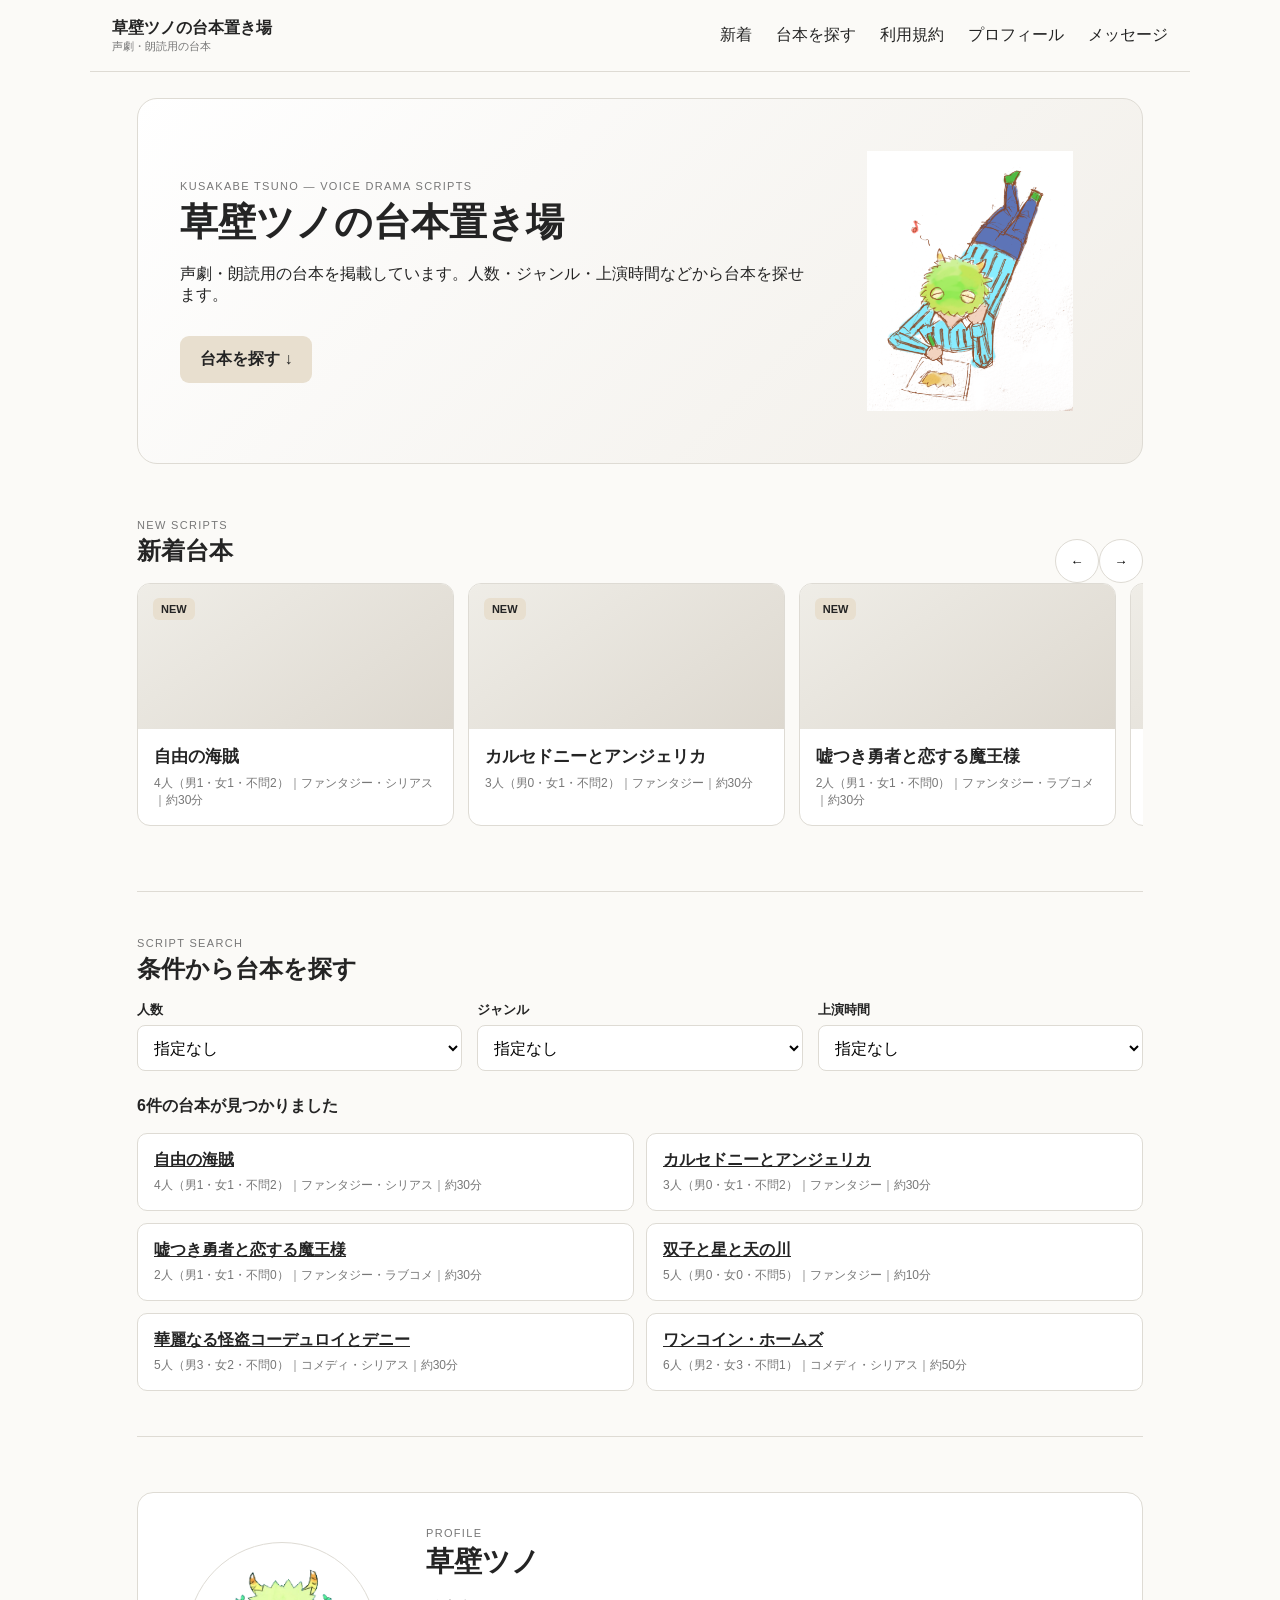
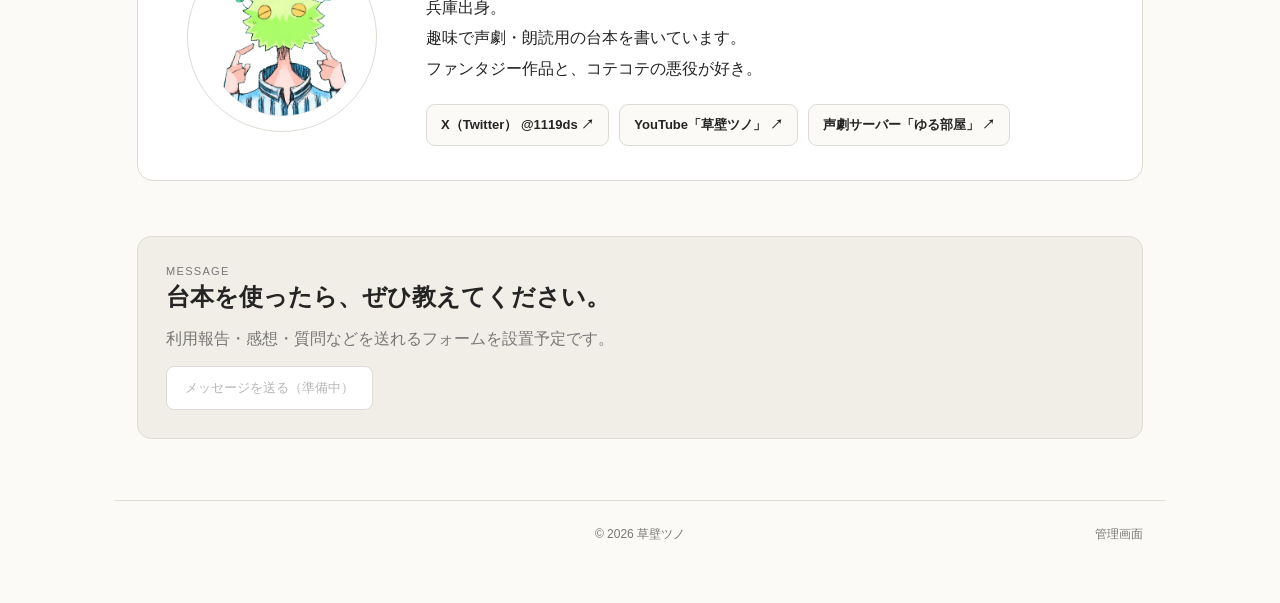
==== index.html @ cafc9137 "Add files via upload" ====
<!doctype html><html lang="ja"><head><meta charset="utf-8"><meta name="viewport" content="width=device-width,initial-scale=1"><title>草壁ツノの台本置き場</title><meta name="description" content="草壁ツノの声劇・朗読用台本置き場。人数・ジャンル・上演時間から台本を探せます。"><link rel="stylesheet" href="css/style.css"></head><body>
<header class="header"><button id="menuBtn" class="menu" aria-label="メニューを開く">☰</button><a class="brand" href="#">草壁ツノの台本置き場<small>声劇・朗読用の台本</small></a><nav class="desktop"><a href="#new">新着</a><a href="#search">台本を探す</a><a href="rules.html">利用規約</a><a href="#about">プロフィール</a><a href="#message">メッセージ</a></nav></header>
<div id="overlay" class="overlay"></div><aside id="drawer" class="drawer"><button id="closeBtn" class="close">×</button><a href="#">🏠 ホーム</a><a href="#search">🔍 台本を探す</a><a href="#new">🆕 新着台本</a><a href="#all">📚 台本一覧</a><a href="rules.html">📖 利用規約</a><a href="#message">✉️ メッセージを送る</a><a href="#about">👤 作者について</a><a href="#community">🎭 Discordコミュニティ</a></aside>
<main><section class="hero"><div class="heroText"><p class="eyebrow">KUSAKABE TSUNO — VOICE DRAMA SCRIPTS</p><h1>草壁ツノの台本置き場</h1><p>声劇・朗読用の台本を掲載しています。人数・ジャンル・上演時間などから台本を探せます。</p><a class="button" href="#search">台本を探す ↓</a></div><div class="heroArt"><img src="images/tsuno-character.png" alt="机に向かって台本を書くキャラクター"></div></section>
<section id="new"><div class="sectionHead"><div><p class="eyebrow">NEW SCRIPTS</p><h2>新着台本</h2></div><div><button id="prev">←</button><button id="next">→</button></div></div><div id="slider" class="slider"></div></section>
<section id="search" class="search"><p class="eyebrow">SCRIPT SEARCH</p><h2>条件から台本を探す</h2><div class="filters"><label>人数<select id="people"><option value="all">指定なし</option><option>2</option><option>3</option><option>4</option><option>5</option><option>6</option></select></label><label>ジャンル<select id="genre"><option value="all">指定なし</option></select></label><label>上演時間<select id="minutes"><option value="999">指定なし</option><option value="10">10分以内</option><option value="20">20分以内</option><option value="30">30分以内</option><option value="40">40分以内</option><option value="50">50分以内</option><option value="60">60分以内</option></select></label></div><p id="count" class="count"></p><div id="results" class="results"></div></section>
<section id="about" class="profile"><div class="profileImage"><img src="images/profile-tsuno.png" alt="草壁ツノのプロフィール画像"></div><div class="profileBody"><p class="eyebrow">PROFILE</p><h2>草壁ツノ</h2><p class="profileText">兵庫出身。<br>趣味で声劇・朗読用の台本を書いています。<br>ファンタジー作品と、コテコテの悪役が好き。</p><div class="profileLinks"><a href="https://x.com/1119ds" target="_blank" rel="noopener noreferrer">X（Twitter） @1119ds ↗</a><a href="https://www.youtube.com/results?search_query=%E8%8D%89%E5%A3%81%E3%83%84%E3%83%8E" target="_blank" rel="noopener noreferrer">YouTube「草壁ツノ」 ↗</a><a href="https://discord.com/invite/UfzxJ7Yh5u" target="_blank" rel="noopener noreferrer">声劇サーバー「ゆる部屋」 ↗</a></div></div></section>
<section id="message" class="message"><p class="eyebrow">MESSAGE</p><h2>台本を使ったら、ぜひ教えてください。</h2><p>利用報告・感想・質問などを送れるフォームを設置予定です。</p><button disabled>メッセージを送る（準備中）</button></section></main><footer><span class="copyright">© 2026 草壁ツノ</span><a class="adminLink" href="login.html">管理画面</a></footer><script src="js/main.js"></script></body></html>
---- css/style.css ----
:root{--bg:#fbfaf7;--card:#fff;--text:#242424;--muted:#777;--line:#dedbd4;--accent:#e8dfcf}*{box-sizing:border-box}html{scroll-behavior:smooth}body{margin:0;background:var(--bg);color:var(--text);font-family:-apple-system,BlinkMacSystemFont,"Segoe UI","Noto Sans JP",sans-serif}.header{height:72px;display:flex;align-items:center;gap:18px;max-width:1100px;margin:auto;padding:0 22px;border-bottom:1px solid var(--line)}.brand{font-weight:700;text-decoration:none;color:inherit}.brand small{display:block;font-size:11px;font-weight:400;color:var(--muted)}.desktop{margin-left:auto;display:flex;gap:24px}.desktop a,.drawer a{color:inherit;text-decoration:none}.menu{display:none;font-size:22px;background:none;border:1px solid var(--line);border-radius:8px;width:44px;height:44px}main{max-width:1050px;margin:auto;padding:26px 22px}.hero{padding:42px 42px;background:linear-gradient(135deg,#fff,#f1eee8);border:1px solid var(--line);border-radius:20px;margin-bottom:55px;display:grid;grid-template-columns:minmax(0,1fr) 260px;gap:28px;align-items:center;overflow:hidden}.heroText{min-width:0}.heroArt{display:flex;align-items:center;justify-content:center;min-width:0;height:280px;overflow:hidden}.heroArt img{display:block;width:auto;height:auto;max-width:220px;max-height:260px;object-fit:contain}.hero h1{font-size:38px;margin:5px 0 12px}.hero>p:not(.eyebrow){color:var(--muted);max-width:620px}.eyebrow{font-size:11px;letter-spacing:.12em;color:var(--muted);margin:0 0 4px}.button{display:inline-block;margin-top:14px;padding:13px 20px;border-radius:9px;background:var(--accent);color:inherit;text-decoration:none;font-weight:700}.sectionHead{display:flex;justify-content:space-between;align-items:end}.sectionHead h2,.search h2,.message h2{margin:2px 0 16px}.sectionHead button{width:44px;height:44px;border-radius:50%;border:1px solid var(--line);background:var(--card)}.slider{display:flex;gap:14px;overflow:auto;scroll-snap-type:x mandatory;scrollbar-width:none;padding-bottom:10px}.slider::-webkit-scrollbar{display:none}.card{min-width:31.5%;scroll-snap-align:start;background:var(--card);border:1px solid var(--line);border-radius:13px;overflow:hidden}.thumb{height:145px;background:linear-gradient(145deg,#efede7,#ddd8cf);padding:15px}.badge{font-size:11px;font-weight:800;background:var(--accent);padding:5px 8px;border-radius:6px}.cardBody{padding:16px}.cardBody h3{font-size:17px;margin:0 0 7px}.meta{font-size:12px;color:var(--muted)}.card a{color:inherit;text-decoration:none}.search{border-top:1px solid var(--line);border-bottom:1px solid var(--line);padding:45px 0;margin:55px 0}.filters{display:grid;grid-template-columns:repeat(3,1fr);gap:15px}.filters label{font-size:13px;font-weight:700}.filters select{display:block;width:100%;height:46px;margin-top:6px;padding:0 12px;background:var(--card);border:1px solid var(--line);border-radius:8px;font-size:16px}.count{font-weight:700;margin-top:25px}.results{display:grid;grid-template-columns:1fr 1fr;gap:12px}.result{background:var(--card);border:1px solid var(--line);border-radius:10px;padding:16px}.result h3{font-size:16px;margin:0 0 6px}.result a{color:inherit}.message{padding:28px;background:#f1eee8;border:1px solid var(--line);border-radius:14px}.message p{color:var(--muted)}.message button{padding:12px 18px;border:1px solid var(--line);border-radius:8px;background:var(--card)}footer{max-width:1050px;margin:35px auto;padding:25px 22px;border-top:1px solid var(--line);font-size:12px;color:var(--muted)}.drawer,.overlay{display:none}
@media(max-width:700px){.header{height:64px;padding:0 14px}.menu{display:block}.desktop{display:none}main{padding:18px 14px}.hero{padding:28px 22px;margin-bottom:42px;grid-template-columns:minmax(0,1fr) 105px;gap:10px;overflow:hidden}.heroArt{height:150px}.heroArt img{max-width:100px;max-height:145px}.hero h1{font-size:28px}.card{min-width:82%}.filters,.results{grid-template-columns:1fr}.drawer{display:flex;position:fixed;z-index:20;left:0;top:0;bottom:0;width:82%;max-width:310px;background:var(--card);padding:18px;flex-direction:column;gap:5px;transform:translateX(-105%);transition:.2s}.drawer.open{transform:translateX(0)}.drawer a{padding:13px;border-radius:8px}.close{align-self:flex-end;width:44px;height:44px;background:none;border:1px solid var(--line);border-radius:8px;font-size:22px}.overlay{position:fixed;z-index:19;inset:0;background:#0005}.overlay.open{display:block}}

/* 利用規約 */
.rulesPage{max-width:900px}.rulesHero{padding:38px 0 28px;border-bottom:1px solid var(--line);margin-bottom:12px}.rulesHero h1{font-size:34px;margin:5px 0 14px}.rulesHero>p:not(.eyebrow){color:var(--muted);line-height:1.9}.rulesBlock{padding:30px 0;border-bottom:1px solid var(--line)}.rulesBlock h2{font-size:21px;margin:0 0 16px}.rulesBlock ul{margin:0;padding-left:1.4em}.rulesBlock li{margin:0 0 15px;line-height:1.8}.rulesBlock li:last-child{margin-bottom:0}.rulesBlock small{display:block;color:var(--muted);font-size:13px;margin-top:3px}.rulesBlock a{color:inherit}.allowed h2::before{content:"○ ";}.prohibited h2::before{content:"× ";}.credit{margin-top:10px;padding:13px 15px;background:var(--card);border:1px solid var(--line);border-radius:9px;display:flex;flex-direction:column;gap:4px}.backHome{margin:32px 0 10px}@media(max-width:700px){.rulesHero{padding:25px 0 20px}.rulesHero h1{font-size:28px}.rulesBlock{padding:24px 0}}

/* プロフィール */
.profile{display:grid;grid-template-columns:220px minmax(0,1fr);gap:34px;align-items:center;padding:34px;margin:0 0 55px;background:var(--card);border:1px solid var(--line);border-radius:16px}.profileImage{display:flex;justify-content:center;align-items:center}.profileImage img{display:block;width:190px;height:190px;object-fit:cover;border-radius:50%;border:1px solid var(--line);background:#fff}.profileBody h2{font-size:28px;margin:3px 0 12px}.profileText{line-height:1.9;margin:0 0 20px}.profileLinks{display:flex;flex-wrap:wrap;gap:10px}.profileLinks a{display:inline-block;padding:11px 14px;border:1px solid var(--line);border-radius:9px;background:var(--bg);color:inherit;text-decoration:none;font-weight:700;font-size:13px}.profileLinks a:hover{background:var(--accent)}
@media(max-width:700px){.profile{grid-template-columns:1fr;gap:20px;padding:26px 20px;text-align:center;margin-bottom:42px}.profileImage img{width:150px;height:150px}.profileBody h2{font-size:25px}.profileLinks{flex-direction:column}.profileLinks a{width:100%}}

/* 管理画面リンク */
footer{display:grid;grid-template-columns:1fr auto 1fr;align-items:center;gap:16px}.copyright{grid-column:2;text-align:center}.adminLink{grid-column:3;justify-self:end;color:var(--muted);text-decoration:none}.adminLink:hover{text-decoration:underline}@media(max-width:700px){footer{grid-template-columns:1fr auto;gap:20px}.copyright{grid-column:1;text-align:left}.adminLink{grid-column:2;justify-self:end}}
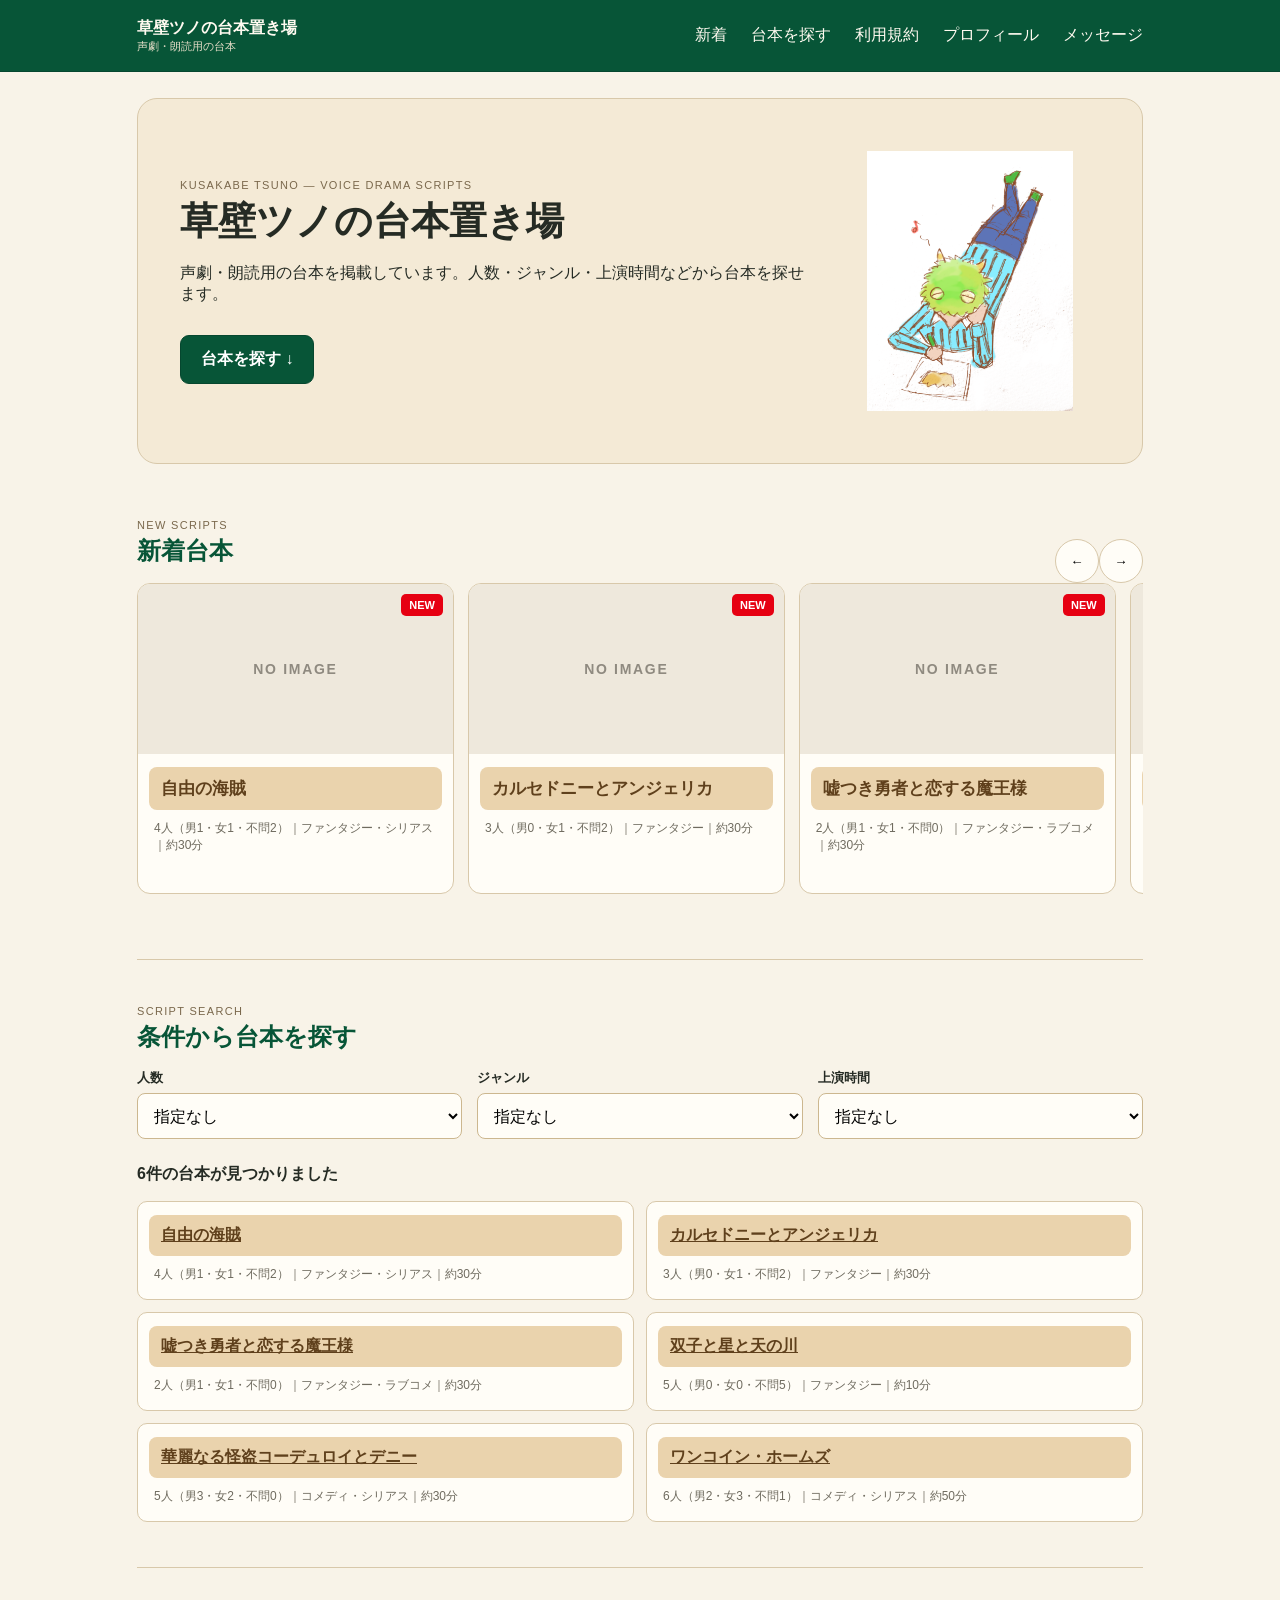
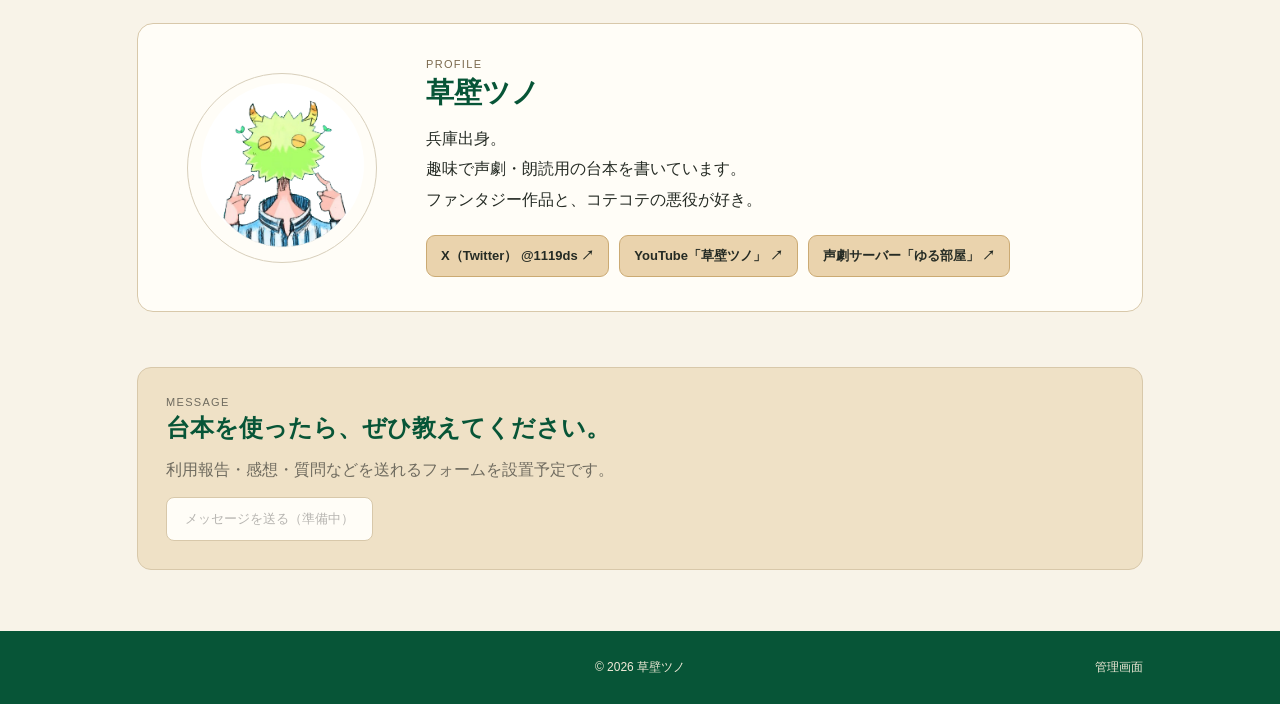
==== commit 196dd687: "Add files via upload" ====
--- a/index.html
+++ b/index.html
@@ -3,6 +3,6 @@
 <div id="overlay" class="overlay"></div><aside id="drawer" class="drawer"><button id="closeBtn" class="close">×</button><a href="#">🏠 ホーム</a><a href="#search">🔍 台本を探す</a><a href="#new">🆕 新着台本</a><a href="#all">📚 台本一覧</a><a href="rules.html">📖 利用規約</a><a href="#message">✉️ メッセージを送る</a><a href="#about">👤 作者について</a><a href="#community">🎭 Discordコミュニティ</a></aside>
 <main><section class="hero"><div class="heroText"><p class="eyebrow">KUSAKABE TSUNO — VOICE DRAMA SCRIPTS</p><h1>草壁ツノの台本置き場</h1><p>声劇・朗読用の台本を掲載しています。人数・ジャンル・上演時間などから台本を探せます。</p><a class="button" href="#search">台本を探す ↓</a></div><div class="heroArt"><img src="images/tsuno-character.png" alt="机に向かって台本を書くキャラクター"></div></section>
 <section id="new"><div class="sectionHead"><div><p class="eyebrow">NEW SCRIPTS</p><h2>新着台本</h2></div><div><button id="prev">←</button><button id="next">→</button></div></div><div id="slider" class="slider"></div></section>
-<section id="search" class="search"><p class="eyebrow">SCRIPT SEARCH</p><h2>条件から台本を探す</h2><div class="filters"><label>人数<select id="people"><option value="all">指定なし</option><option>2</option><option>3</option><option>4</option><option>5</option><option>6</option></select></label><label>ジャンル<select id="genre"><option value="all">指定なし</option></select></label><label>上演時間<select id="minutes"><option value="999">指定なし</option><option value="10">10分以内</option><option value="20">20分以内</option><option value="30">30分以内</option><option value="40">40分以内</option><option value="50">50分以内</option><option value="60">60分以内</option></select></label></div><p id="count" class="count"></p><div id="results" class="results"></div></section>
+<section id="search" class="search"><p class="eyebrow">SCRIPT SEARCH</p><h2>条件から台本を探す</h2><div class="filters"><label>人数<select id="people"><option value="all">指定なし</option></select></label><label>ジャンル<select id="genre"><option value="all">指定なし</option></select></label><label>上演時間<select id="minutes"><option value="999">指定なし</option><option value="10">10分以内</option><option value="20">20分以内</option><option value="30">30分以内</option><option value="40">40分以内</option><option value="50">50分以内</option><option value="60">60分以内</option></select></label></div><p id="count" class="count"></p><div id="results" class="results"></div></section>
 <section id="about" class="profile"><div class="profileImage"><img src="images/profile-tsuno.png" alt="草壁ツノのプロフィール画像"></div><div class="profileBody"><p class="eyebrow">PROFILE</p><h2>草壁ツノ</h2><p class="profileText">兵庫出身。<br>趣味で声劇・朗読用の台本を書いています。<br>ファンタジー作品と、コテコテの悪役が好き。</p><div class="profileLinks"><a href="https://x.com/1119ds" target="_blank" rel="noopener noreferrer">X（Twitter） @1119ds ↗</a><a href="https://www.youtube.com/results?search_query=%E8%8D%89%E5%A3%81%E3%83%84%E3%83%8E" target="_blank" rel="noopener noreferrer">YouTube「草壁ツノ」 ↗</a><a href="https://discord.com/invite/UfzxJ7Yh5u" target="_blank" rel="noopener noreferrer">声劇サーバー「ゆる部屋」 ↗</a></div></div></section>
 <section id="message" class="message"><p class="eyebrow">MESSAGE</p><h2>台本を使ったら、ぜひ教えてください。</h2><p>利用報告・感想・質問などを送れるフォームを設置予定です。</p><button disabled>メッセージを送る（準備中）</button></section></main><footer><span class="copyright">© 2026 草壁ツノ</span><a class="adminLink" href="login.html">管理画面</a></footer><script src="js/main.js"></script></body></html>
--- a/css/style.css
+++ b/css/style.css
@@ -1,4 +1,4 @@
-:root{--bg:#fbfaf7;--card:#fff;--text:#242424;--muted:#777;--line:#dedbd4;--accent:#e8dfcf}*{box-sizing:border-box}html{scroll-behavior:smooth}body{margin:0;background:var(--bg);color:var(--text);font-family:-apple-system,BlinkMacSystemFont,"Segoe UI","Noto Sans JP",sans-serif}.header{height:72px;display:flex;align-items:center;gap:18px;max-width:1100px;margin:auto;padding:0 22px;border-bottom:1px solid var(--line)}.brand{font-weight:700;text-decoration:none;color:inherit}.brand small{display:block;font-size:11px;font-weight:400;color:var(--muted)}.desktop{margin-left:auto;display:flex;gap:24px}.desktop a,.drawer a{color:inherit;text-decoration:none}.menu{display:none;font-size:22px;background:none;border:1px solid var(--line);border-radius:8px;width:44px;height:44px}main{max-width:1050px;margin:auto;padding:26px 22px}.hero{padding:42px 42px;background:linear-gradient(135deg,#fff,#f1eee8);border:1px solid var(--line);border-radius:20px;margin-bottom:55px;display:grid;grid-template-columns:minmax(0,1fr) 260px;gap:28px;align-items:center;overflow:hidden}.heroText{min-width:0}.heroArt{display:flex;align-items:center;justify-content:center;min-width:0;height:280px;overflow:hidden}.heroArt img{display:block;width:auto;height:auto;max-width:220px;max-height:260px;object-fit:contain}.hero h1{font-size:38px;margin:5px 0 12px}.hero>p:not(.eyebrow){color:var(--muted);max-width:620px}.eyebrow{font-size:11px;letter-spacing:.12em;color:var(--muted);margin:0 0 4px}.button{display:inline-block;margin-top:14px;padding:13px 20px;border-radius:9px;background:var(--accent);color:inherit;text-decoration:none;font-weight:700}.sectionHead{display:flex;justify-content:space-between;align-items:end}.sectionHead h2,.search h2,.message h2{margin:2px 0 16px}.sectionHead button{width:44px;height:44px;border-radius:50%;border:1px solid var(--line);background:var(--card)}.slider{display:flex;gap:14px;overflow:auto;scroll-snap-type:x mandatory;scrollbar-width:none;padding-bottom:10px}.slider::-webkit-scrollbar{display:none}.card{min-width:31.5%;scroll-snap-align:start;background:var(--card);border:1px solid var(--line);border-radius:13px;overflow:hidden}.thumb{height:145px;background:linear-gradient(145deg,#efede7,#ddd8cf);padding:15px}.badge{font-size:11px;font-weight:800;background:var(--accent);padding:5px 8px;border-radius:6px}.cardBody{padding:16px}.cardBody h3{font-size:17px;margin:0 0 7px}.meta{font-size:12px;color:var(--muted)}.card a{color:inherit;text-decoration:none}.search{border-top:1px solid var(--line);border-bottom:1px solid var(--line);padding:45px 0;margin:55px 0}.filters{display:grid;grid-template-columns:repeat(3,1fr);gap:15px}.filters label{font-size:13px;font-weight:700}.filters select{display:block;width:100%;height:46px;margin-top:6px;padding:0 12px;background:var(--card);border:1px solid var(--line);border-radius:8px;font-size:16px}.count{font-weight:700;margin-top:25px}.results{display:grid;grid-template-columns:1fr 1fr;gap:12px}.result{background:var(--card);border:1px solid var(--line);border-radius:10px;padding:16px}.result h3{font-size:16px;margin:0 0 6px}.result a{color:inherit}.message{padding:28px;background:#f1eee8;border:1px solid var(--line);border-radius:14px}.message p{color:var(--muted)}.message button{padding:12px 18px;border:1px solid var(--line);border-radius:8px;background:var(--card)}footer{max-width:1050px;margin:35px auto;padding:25px 22px;border-top:1px solid var(--line);font-size:12px;color:var(--muted)}.drawer,.overlay{display:none}
+:root{--bg:#fbfaf7;--card:#fff;--text:#242424;--muted:#777;--line:#dedbd4;--accent:#e8dfcf}*{box-sizing:border-box}html{scroll-behavior:smooth}body{margin:0;background:var(--bg);color:var(--text);font-family:-apple-system,BlinkMacSystemFont,"Segoe UI","Noto Sans JP",sans-serif}.header{height:72px;display:flex;align-items:center;gap:18px;max-width:1100px;margin:auto;padding:0 22px;border-bottom:1px solid var(--line)}.brand{font-weight:700;text-decoration:none;color:inherit}.brand small{display:block;font-size:11px;font-weight:400;color:var(--muted)}.desktop{margin-left:auto;display:flex;gap:24px}.desktop a,.drawer a{color:inherit;text-decoration:none}.menu{display:none;font-size:22px;background:none;border:1px solid var(--line);border-radius:8px;width:44px;height:44px}main{max-width:1050px;margin:auto;padding:26px 22px}.hero{padding:42px 42px;background:#f4ead6;border:1px solid var(--line);border-radius:20px;margin-bottom:55px;display:grid;grid-template-columns:minmax(0,1fr) 260px;gap:28px;align-items:center;overflow:hidden}.heroText{min-width:0}.heroArt{display:flex;align-items:center;justify-content:center;min-width:0;height:280px;overflow:hidden}.heroArt img{display:block;width:auto;height:auto;max-width:220px;max-height:260px;object-fit:contain}.hero h1{font-size:38px;margin:5px 0 12px}.hero>p:not(.eyebrow){color:var(--muted);max-width:620px}.eyebrow{font-size:11px;letter-spacing:.12em;color:var(--muted);margin:0 0 4px}.button{display:inline-block;margin-top:14px;padding:13px 20px;border-radius:9px;background:var(--accent);color:inherit;text-decoration:none;font-weight:700}.sectionHead{display:flex;justify-content:space-between;align-items:end}.sectionHead h2,.search h2,.message h2{margin:2px 0 16px}.sectionHead button{width:44px;height:44px;border-radius:50%;border:1px solid var(--line);background:var(--card)}.slider{display:flex;gap:14px;overflow:auto;scroll-snap-type:x mandatory;scrollbar-width:none;padding-bottom:10px}.slider::-webkit-scrollbar{display:none}.card{min-width:31.5%;scroll-snap-align:start;background:var(--card);border:1px solid var(--line);border-radius:13px;overflow:hidden}.thumb{height:145px;background:#e8d3ad;padding:15px}.badge{font-size:11px;font-weight:800;background:var(--accent);padding:5px 8px;border-radius:6px}.cardBody{padding:16px}.cardBody h3{font-size:17px;margin:0 0 7px}.meta{font-size:12px;color:var(--muted)}.card a{color:inherit;text-decoration:none}.search{border-top:1px solid var(--line);border-bottom:1px solid var(--line);padding:45px 0;margin:55px 0}.filters{display:grid;grid-template-columns:repeat(3,1fr);gap:15px}.filters label{font-size:13px;font-weight:700}.filters select{display:block;width:100%;height:46px;margin-top:6px;padding:0 12px;background:var(--card);border:1px solid var(--line);border-radius:8px;font-size:16px}.count{font-weight:700;margin-top:25px}.results{display:grid;grid-template-columns:1fr 1fr;gap:12px}.result{background:var(--card);border:1px solid var(--line);border-radius:10px;padding:16px}.result h3{font-size:16px;margin:0 0 6px}.result a{color:inherit}.message{padding:28px;background:#f1eee8;border:1px solid var(--line);border-radius:14px}.message p{color:var(--muted)}.message button{padding:12px 18px;border:1px solid var(--line);border-radius:8px;background:var(--card)}footer{max-width:1050px;margin:35px auto;padding:25px 22px;border-top:1px solid var(--line);font-size:12px;color:var(--muted)}.drawer,.overlay{display:none}
 @media(max-width:700px){.header{height:64px;padding:0 14px}.menu{display:block}.desktop{display:none}main{padding:18px 14px}.hero{padding:28px 22px;margin-bottom:42px;grid-template-columns:minmax(0,1fr) 105px;gap:10px;overflow:hidden}.heroArt{height:150px}.heroArt img{max-width:100px;max-height:145px}.hero h1{font-size:28px}.card{min-width:82%}.filters,.results{grid-template-columns:1fr}.drawer{display:flex;position:fixed;z-index:20;left:0;top:0;bottom:0;width:82%;max-width:310px;background:var(--card);padding:18px;flex-direction:column;gap:5px;transform:translateX(-105%);transition:.2s}.drawer.open{transform:translateX(0)}.drawer a{padding:13px;border-radius:8px}.close{align-self:flex-end;width:44px;height:44px;background:none;border:1px solid var(--line);border-radius:8px;font-size:22px}.overlay{position:fixed;z-index:19;inset:0;background:#0005}.overlay.open{display:block}}
 
 /* 利用規約 */
@@ -10,3 +10,153 @@
 
 /* 管理画面リンク */
 footer{display:grid;grid-template-columns:1fr auto 1fr;align-items:center;gap:16px}.copyright{grid-column:2;text-align:center}.adminLink{grid-column:3;justify-self:end;color:var(--muted);text-decoration:none}.adminLink:hover{text-decoration:underline}@media(max-width:700px){footer{grid-template-columns:1fr auto;gap:20px}.copyright{grid-column:1;text-align:left}.adminLink{grid-column:2;justify-self:end}}
+
+/* v12 Matcha & Cookie palette */
+:root{
+  --bg:#f7f3e8;
+  --card:#fffdf7;
+  --text:#34382f;
+  --muted:#777264;
+  --line:#d9d0bd;
+  --accent:#d7dfc1;
+  --matcha:#73805a;
+  --matcha-dark:#45543a;
+  --matcha-soft:#e8ecd9;
+  --cookie:#d6b98c;
+  --cookie-soft:#efe0c8;
+  --cookie-dark:#9a7448;
+}
+body{background:var(--bg)}
+.header{border-bottom-color:#d5ccb8;background:rgba(255,253,247,.72)}
+.hero{background:#f4ead6;border-color:#d8cfbb}
+.button{background:var(--matcha);color:#fff;border:1px solid var(--matcha-dark)}
+.button:hover{background:var(--matcha-dark)}
+.sectionHead button{background:var(--card)}
+.thumb{background:#e8d3ad}
+.badge{background:var(--cookie-soft);color:#5d4a32}
+.search{border-color:#d5ccb8}
+.filters select{background:var(--card);border-color:#d4c9b3}
+.result{border-color:#d9d0bd}
+.result:hover{border-color:var(--cookie-dark)}
+.message{background:#efe1c6;border-color:#d8cfbb}
+.message button{background:var(--card)}
+.profile{border-color:#d8cfbb}
+.profileImage img{border-color:#d8cfbb;background:#fffdf7}
+.profileLinks a{background:#f3eadb;border-color:#d4c5aa}
+.profileLinks a:hover{background:var(--matcha-soft);border-color:#aeb99a}
+footer{border-top-color:#d5ccb8}
+.adminPanel,.loginBox{background:var(--card)!important;border-color:#d8cfbb!important}
+.admin button,.fileBtn{background:var(--card)!important;border-color:#d4c9b3!important}
+.admin .primary,.loginBox button{background:var(--matcha)!important;color:#fff!important;border-color:var(--matcha-dark)!important}
+.admin input,.loginBox input{background:#fffdf8;border-color:#d4c9b3!important}
+.adminItem{border-color:#d8cfbb!important}
+.drawer{background:var(--card)}
+@media(max-width:700px){.overlay{background:#29301f66}}
+
+/* v13 Strong Matcha & Cookie palette */
+:root{
+  --bg:#f8f4e9;
+  --card:#fffdf8;
+  --text:#302f29;
+  --muted:#716c61;
+  --line:#d9cdb8;
+  --accent:#d9b983;
+  --matcha:#5f7247;
+  --matcha-dark:#3f5434;
+  --matcha-soft:#e5ead9;
+  --cookie:#d7b27a;
+  --cookie-soft:#f0dfc4;
+  --cookie-light:#f5e8d2;
+  --cookie-dark:#805a32;
+}
+body{background:var(--bg)}
+.header{
+  max-width:none;
+  padding-left:max(22px,calc((100% - 1050px)/2 + 22px));
+  padding-right:max(22px,calc((100% - 1050px)/2 + 22px));
+  background:var(--matcha-dark);
+  border-bottom-color:#35462c;
+  color:#fffdf5;
+}
+.brand small{color:#e6eadc}.desktop a{color:#fffdf5}.menu{color:#fffdf5;border-color:#91a181}
+.hero{background:#f4ead6;border-color:#d5c8b1}
+.button{background:var(--matcha-dark);color:#fff;border-color:#35462c}.button:hover{background:#33462b}
+.sectionHead h2,.search h2,.profileBody h2,.message h2,.rulesBlock h2{color:var(--matcha-dark)}
+.eyebrow{color:#758064}
+.card,.result{border-color:#d8c7ab;box-shadow:0 2px 8px #6e57320b}
+.thumb{background:#e8d3ad}
+.badge{background:var(--matcha-dark);color:#fffdf5}
+.cardBody h3,.result h3{
+  display:block;
+  margin:-3px -5px 10px;
+  padding:9px 10px;
+  border-radius:7px;
+  background:var(--cookie-light);
+  color:#654722;
+  border-left:4px solid var(--cookie-dark);
+}
+.cardBody h3{font-size:17px}.result h3{font-size:16px}
+.search{border-color:#d3c4aa}.filters select{border-color:#ccb995}.result:hover{border-color:var(--cookie-dark)}
+.message{background:#efe1c6;border-color:#d4c5aa}
+.profile{border-color:#d5c8b1}.profileLinks a{background:#f0dfc4;border-color:#d0b98f}.profileLinks a:hover{background:#e4ead7;border-color:#9dad89}
+footer{
+  max-width:none;
+  margin:35px 0 0;
+  padding:28px max(22px,calc((100% - 1050px)/2 + 22px));
+  background:var(--matcha-dark);
+  border-top:0;
+  color:#e8ecdf;
+}
+.adminLink{color:#e8ecdf}.adminLink:hover{color:#fff}
+.rulesHero{border-color:#d3c4aa}.rulesBlock{border-color:#d3c4aa}.credit{border-color:#d5c8b1}
+.drawer{background:#fffdf8}.drawer a:hover{background:var(--matcha-soft)}
+.adminPanel,.loginBox{background:var(--card)!important;border-color:#d5c8b1!important}
+.admin .primary,.loginBox button{background:var(--matcha-dark)!important;border-color:#35462c!important}
+@media(max-width:700px){
+  .header{padding-left:14px;padding-right:14px}
+  footer{padding-left:14px;padding-right:14px}
+}
+
+/* v14: 濃い抹茶 × クッキーブラウン / flat color */
+:root{
+  --bg:#f8f3e8;
+  --card:#fffdf7;
+  --text:#252b24;
+  --muted:#6f6b5f;
+  --line:#d8c8aa;
+  --accent:#d8ad67;
+  --matcha:#12613f;
+  --matcha-dark:#075537;
+  --matcha-soft:#dfe7d6;
+  --cookie:#d7a85e;
+  --cookie-soft:#ead3ad;
+  --cookie-light:#f0dfc2;
+  --cookie-dark:#765022;
+}
+body{background:var(--bg)}
+.header{background:var(--matcha-dark);border-bottom-color:#06472f;color:#fffaf0}
+.brand small{color:#e7dfc9}.desktop a{color:#fffaf0}.menu{color:#fffaf0;border-color:#d9c89f}
+.hero{background:#f4ead6;border-color:#d8c8aa}
+.button{background:var(--matcha-dark);color:#fff;border-color:#06472f}.button:hover{background:#06472f}
+.sectionHead h2,.search h2,.profileBody h2,.message h2,.rulesBlock h2{color:var(--matcha-dark)}
+.eyebrow{color:#7a684c}
+.card,.result{border-color:#d8c8aa;box-shadow:none}
+.thumb{background:#e8d3ad}
+.badge{background:#e60012;color:#fff;border-radius:5px}
+.cardBody h3,.result h3{background:var(--cookie-soft);color:#5f401c;border-left:4px solid var(--cookie-dark)}
+.search{border-color:#d8c8aa}.filters select{border-color:#ccb78f}.result:hover{border-color:var(--cookie-dark)}
+.message{background:#efe1c6;border-color:#d8c8aa}
+.profile{border-color:#d8c8aa}.profileLinks a{background:#ead3ad;border-color:#cbaa73}.profileLinks a:hover{background:#dfc18e;border-color:#9d753b}
+footer{background:var(--matcha-dark);color:#f1ead8}.adminLink{color:#f1ead8}.adminLink:hover{color:#fff}
+.rulesHero,.rulesBlock{border-color:#d8c8aa}.credit{border-color:#d8c8aa}
+.drawer{background:#fffaf0}.drawer a:hover{background:#ead3ad}
+.adminPanel,.loginBox{background:var(--card)!important;border-color:#d8c8aa!important}
+.admin .primary,.loginBox button{background:var(--matcha-dark)!important;border-color:#06472f!important}
+
+/* v15: script title + optional new-script images */
+.cardBody h3,.result h3{border-left:0!important;background:var(--cookie-soft)!important;color:#5f401c!important;padding:10px 12px!important;border-radius:8px!important}
+.thumb{height:170px;background:#eee8dc;padding:0;position:relative;display:flex;align-items:center;justify-content:center;overflow:hidden}
+.thumb img{width:100%;height:100%;object-fit:cover;display:block}
+.thumb .noImage{font-size:14px;letter-spacing:.12em;color:#8f8a80;font-weight:700}
+.thumb .badge{position:absolute;top:10px;right:10px;z-index:2;background:#e60012;color:#fff}
+.imageField{grid-column:1/-1}.imageControls{display:flex;gap:12px;align-items:center;flex-wrap:wrap}.imagePreview{width:150px;height:90px;border:1px solid var(--line);border-radius:8px;object-fit:cover;background:#eee8dc}.imagePreview.no-image{display:flex;align-items:center;justify-content:center;color:#8f8a80;font-size:12px}.removeImage{padding:8px 12px}
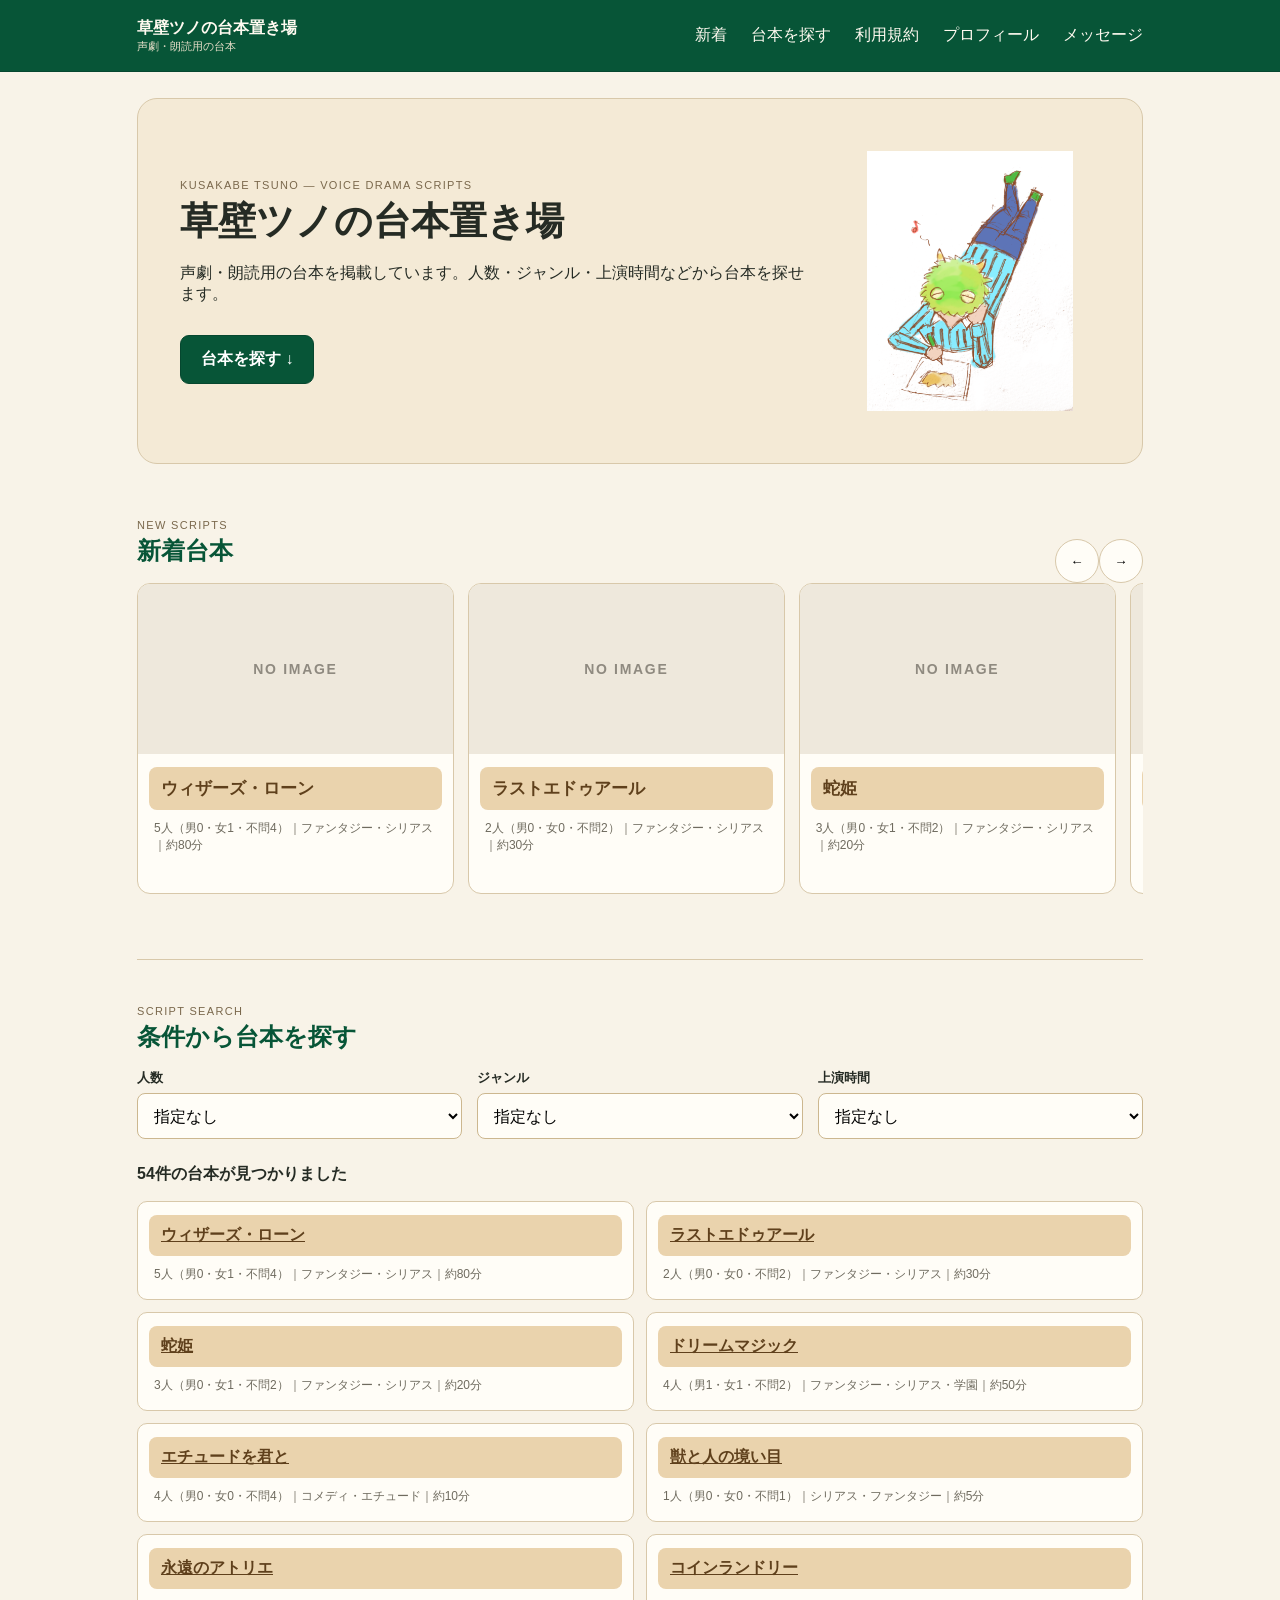
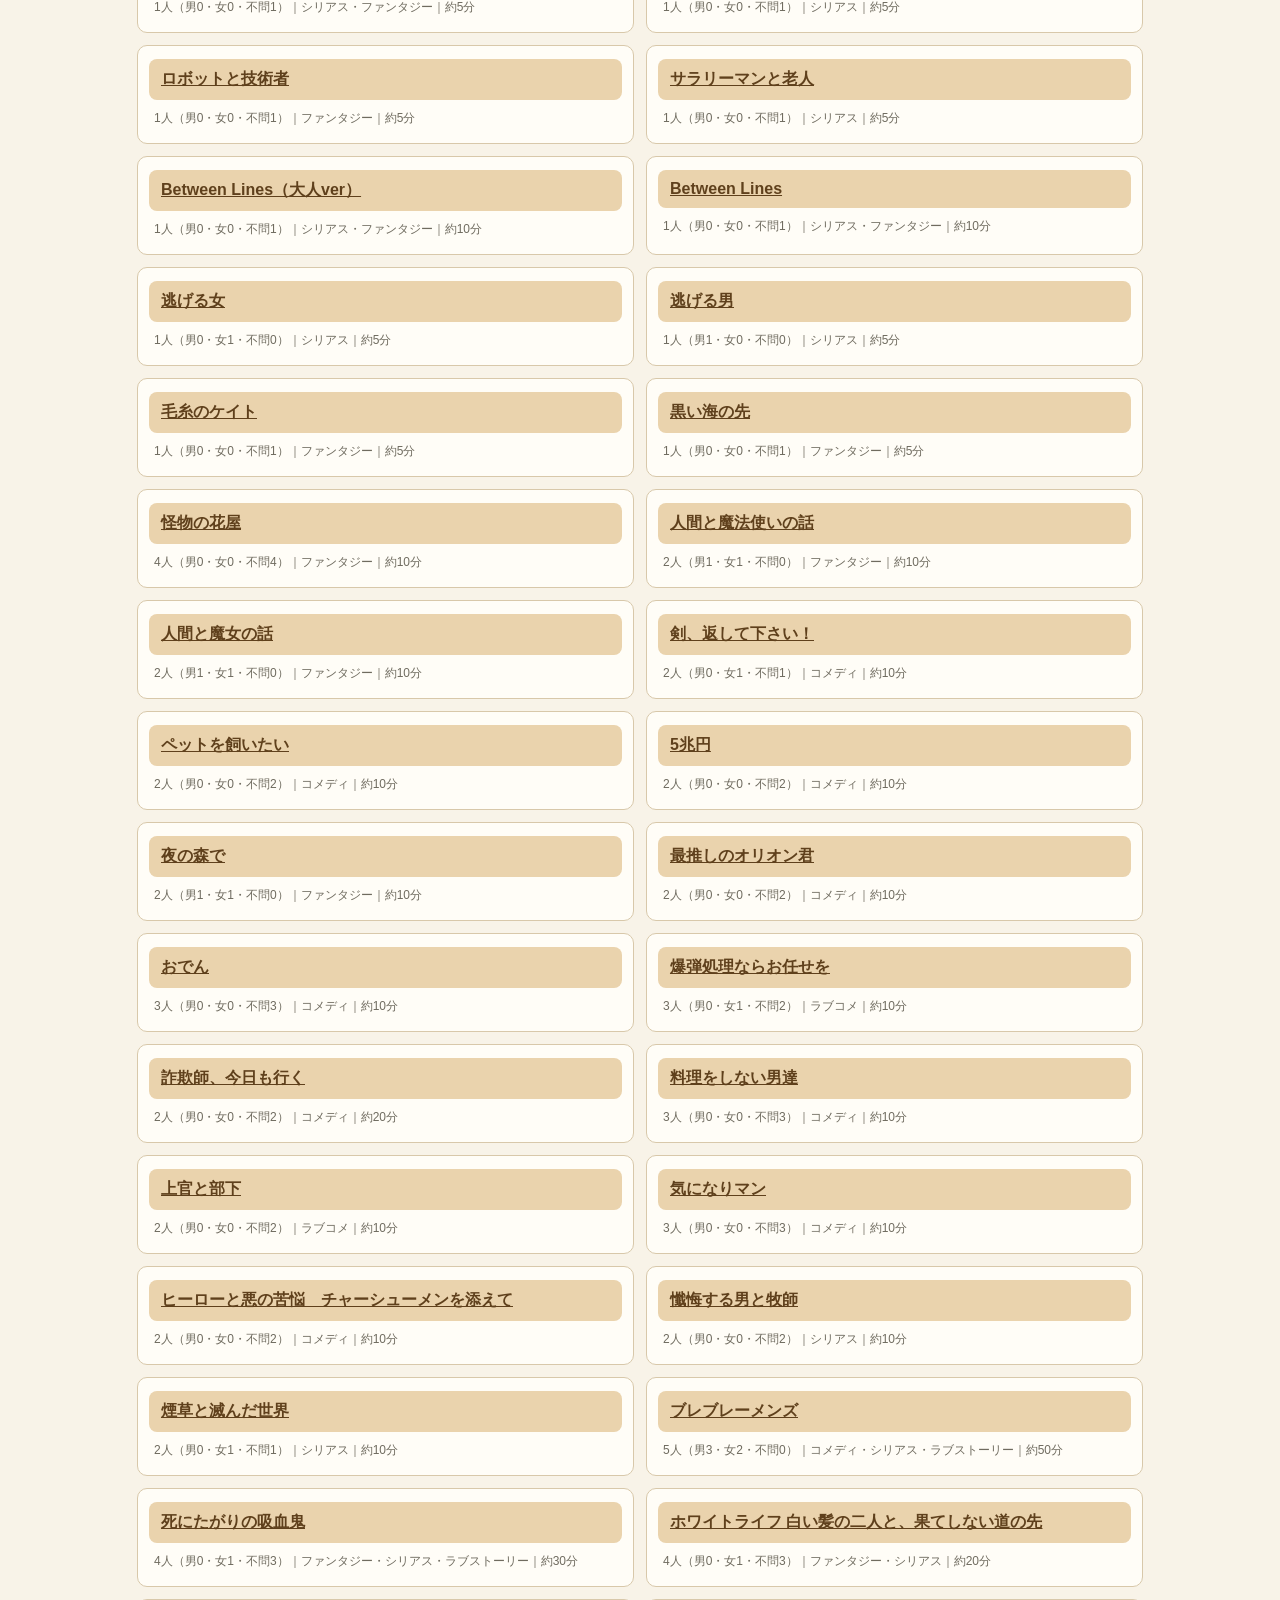
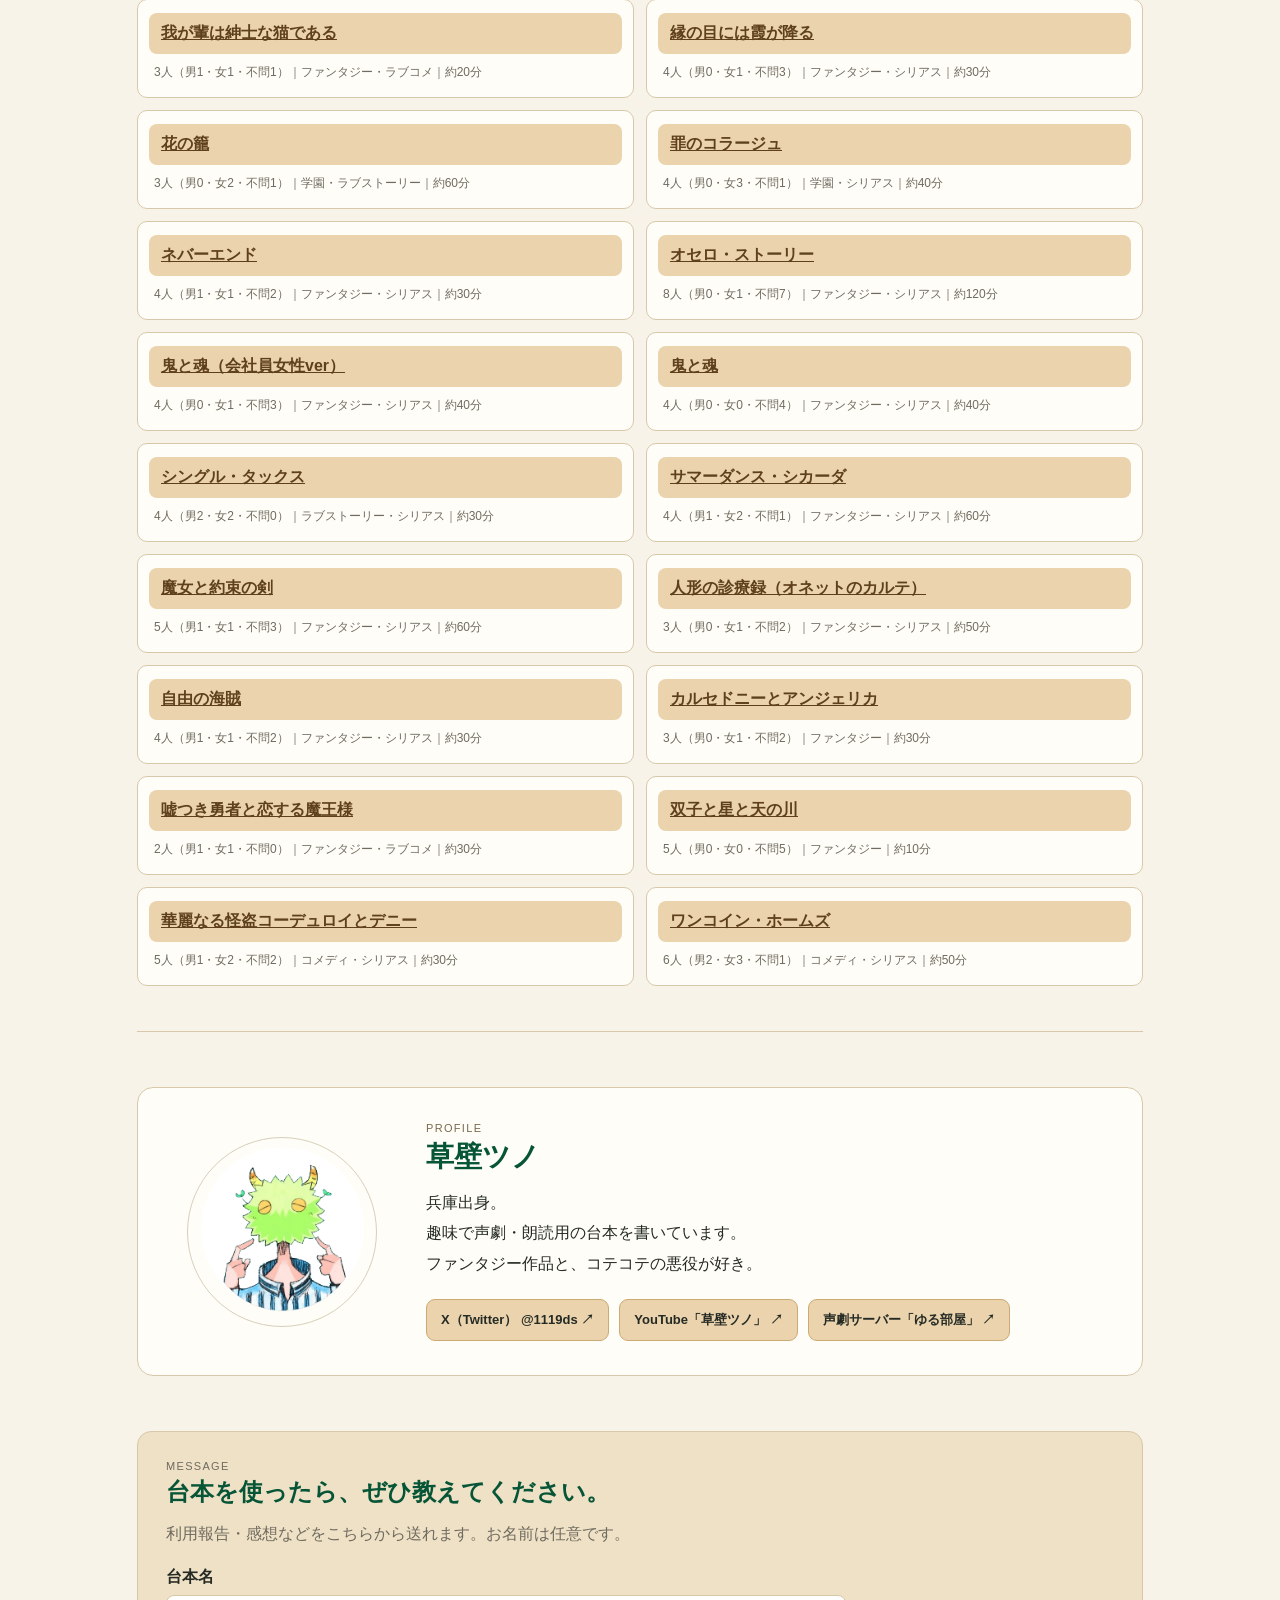
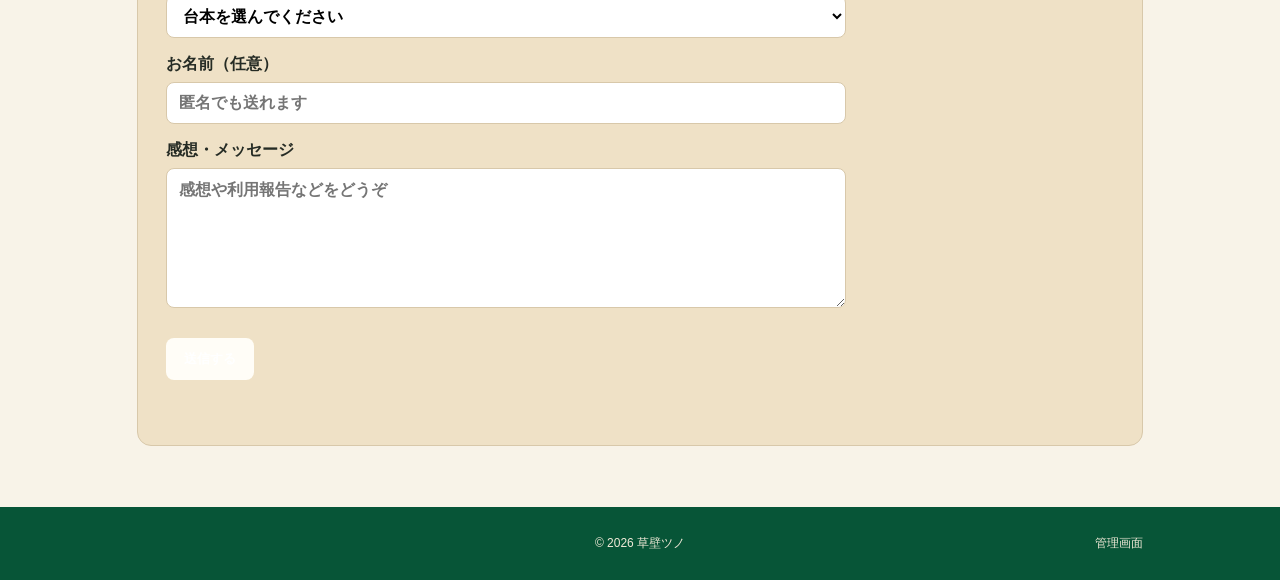
==== commit bee180f4: "Add files via upload" ====
--- a/index.html
+++ b/index.html
@@ -1,8 +1,8 @@
-<!doctype html><html lang="ja"><head><meta charset="utf-8"><meta name="viewport" content="width=device-width,initial-scale=1"><title>草壁ツノの台本置き場</title><meta name="description" content="草壁ツノの声劇・朗読用台本置き場。人数・ジャンル・上演時間から台本を探せます。"><link rel="stylesheet" href="css/style.css"></head><body>
+<!doctype html><html lang="ja"><head><meta charset="utf-8"><meta name="viewport" content="width=device-width,initial-scale=1"><title>草壁ツノの台本置き場</title><meta name="description" content="草壁ツノの声劇・朗読用台本置き場。人数・ジャンル・上演時間から台本を探せます。"><link rel="stylesheet" href="css/style.css"><style>.feedbackForm{display:grid;gap:16px;max-width:680px;margin-top:22px}.feedbackForm label{display:grid;gap:7px;font-weight:700}.feedbackForm select,.feedbackForm input,.feedbackForm textarea{width:100%;box-sizing:border-box;border:1px solid var(--line);border-radius:8px;background:#fff;padding:11px 12px;font:inherit}.feedbackForm textarea{resize:vertical;min-height:140px}.feedbackForm .button{border:0;cursor:pointer;justify-self:start}.feedbackForm .button:disabled{opacity:.55;cursor:not-allowed}.feedbackStatus{min-height:1.5em;margin:0;font-size:14px}</style></head><body>
 <header class="header"><button id="menuBtn" class="menu" aria-label="メニューを開く">☰</button><a class="brand" href="#">草壁ツノの台本置き場<small>声劇・朗読用の台本</small></a><nav class="desktop"><a href="#new">新着</a><a href="#search">台本を探す</a><a href="rules.html">利用規約</a><a href="#about">プロフィール</a><a href="#message">メッセージ</a></nav></header>
 <div id="overlay" class="overlay"></div><aside id="drawer" class="drawer"><button id="closeBtn" class="close">×</button><a href="#">🏠 ホーム</a><a href="#search">🔍 台本を探す</a><a href="#new">🆕 新着台本</a><a href="#all">📚 台本一覧</a><a href="rules.html">📖 利用規約</a><a href="#message">✉️ メッセージを送る</a><a href="#about">👤 作者について</a><a href="#community">🎭 Discordコミュニティ</a></aside>
 <main><section class="hero"><div class="heroText"><p class="eyebrow">KUSAKABE TSUNO — VOICE DRAMA SCRIPTS</p><h1>草壁ツノの台本置き場</h1><p>声劇・朗読用の台本を掲載しています。人数・ジャンル・上演時間などから台本を探せます。</p><a class="button" href="#search">台本を探す ↓</a></div><div class="heroArt"><img src="images/tsuno-character.png" alt="机に向かって台本を書くキャラクター"></div></section>
 <section id="new"><div class="sectionHead"><div><p class="eyebrow">NEW SCRIPTS</p><h2>新着台本</h2></div><div><button id="prev">←</button><button id="next">→</button></div></div><div id="slider" class="slider"></div></section>
 <section id="search" class="search"><p class="eyebrow">SCRIPT SEARCH</p><h2>条件から台本を探す</h2><div class="filters"><label>人数<select id="people"><option value="all">指定なし</option></select></label><label>ジャンル<select id="genre"><option value="all">指定なし</option></select></label><label>上演時間<select id="minutes"><option value="999">指定なし</option><option value="10">10分以内</option><option value="20">20分以内</option><option value="30">30分以内</option><option value="40">40分以内</option><option value="50">50分以内</option><option value="60">60分以内</option></select></label></div><p id="count" class="count"></p><div id="results" class="results"></div></section>
 <section id="about" class="profile"><div class="profileImage"><img src="images/profile-tsuno.png" alt="草壁ツノのプロフィール画像"></div><div class="profileBody"><p class="eyebrow">PROFILE</p><h2>草壁ツノ</h2><p class="profileText">兵庫出身。<br>趣味で声劇・朗読用の台本を書いています。<br>ファンタジー作品と、コテコテの悪役が好き。</p><div class="profileLinks"><a href="https://x.com/1119ds" target="_blank" rel="noopener noreferrer">X（Twitter） @1119ds ↗</a><a href="https://www.youtube.com/results?search_query=%E8%8D%89%E5%A3%81%E3%83%84%E3%83%8E" target="_blank" rel="noopener noreferrer">YouTube「草壁ツノ」 ↗</a><a href="https://discord.com/invite/UfzxJ7Yh5u" target="_blank" rel="noopener noreferrer">声劇サーバー「ゆる部屋」 ↗</a></div></div></section>
-<section id="message" class="message"><p class="eyebrow">MESSAGE</p><h2>台本を使ったら、ぜひ教えてください。</h2><p>利用報告・感想・質問などを送れるフォームを設置予定です。</p><button disabled>メッセージを送る（準備中）</button></section></main><footer><span class="copyright">© 2026 草壁ツノ</span><a class="adminLink" href="login.html">管理画面</a></footer><script src="js/main.js"></script></body></html>
+<section id="message" class="message"><p class="eyebrow">MESSAGE</p><h2>台本を使ったら、ぜひ教えてください。</h2><p>利用報告・感想などをこちらから送れます。お名前は任意です。</p><form id="feedbackForm" class="feedbackForm"><label>台本名<select id="feedbackScript" required><option value="">台本を選んでください</option></select></label><label>お名前（任意）<input id="feedbackName" maxlength="50" placeholder="匿名でも送れます"></label><label>感想・メッセージ<textarea id="feedbackMessage" maxlength="1500" rows="6" required placeholder="感想や利用報告などをどうぞ"></textarea></label><button id="feedbackSubmit" type="submit" class="button">送信する</button><p id="feedbackStatus" class="feedbackStatus" aria-live="polite"></p></form></section></main><footer><span class="copyright">© 2026 草壁ツノ</span><a class="adminLink" href="login.html">管理画面</a></footer><script src="js/main.js"></script></body></html>
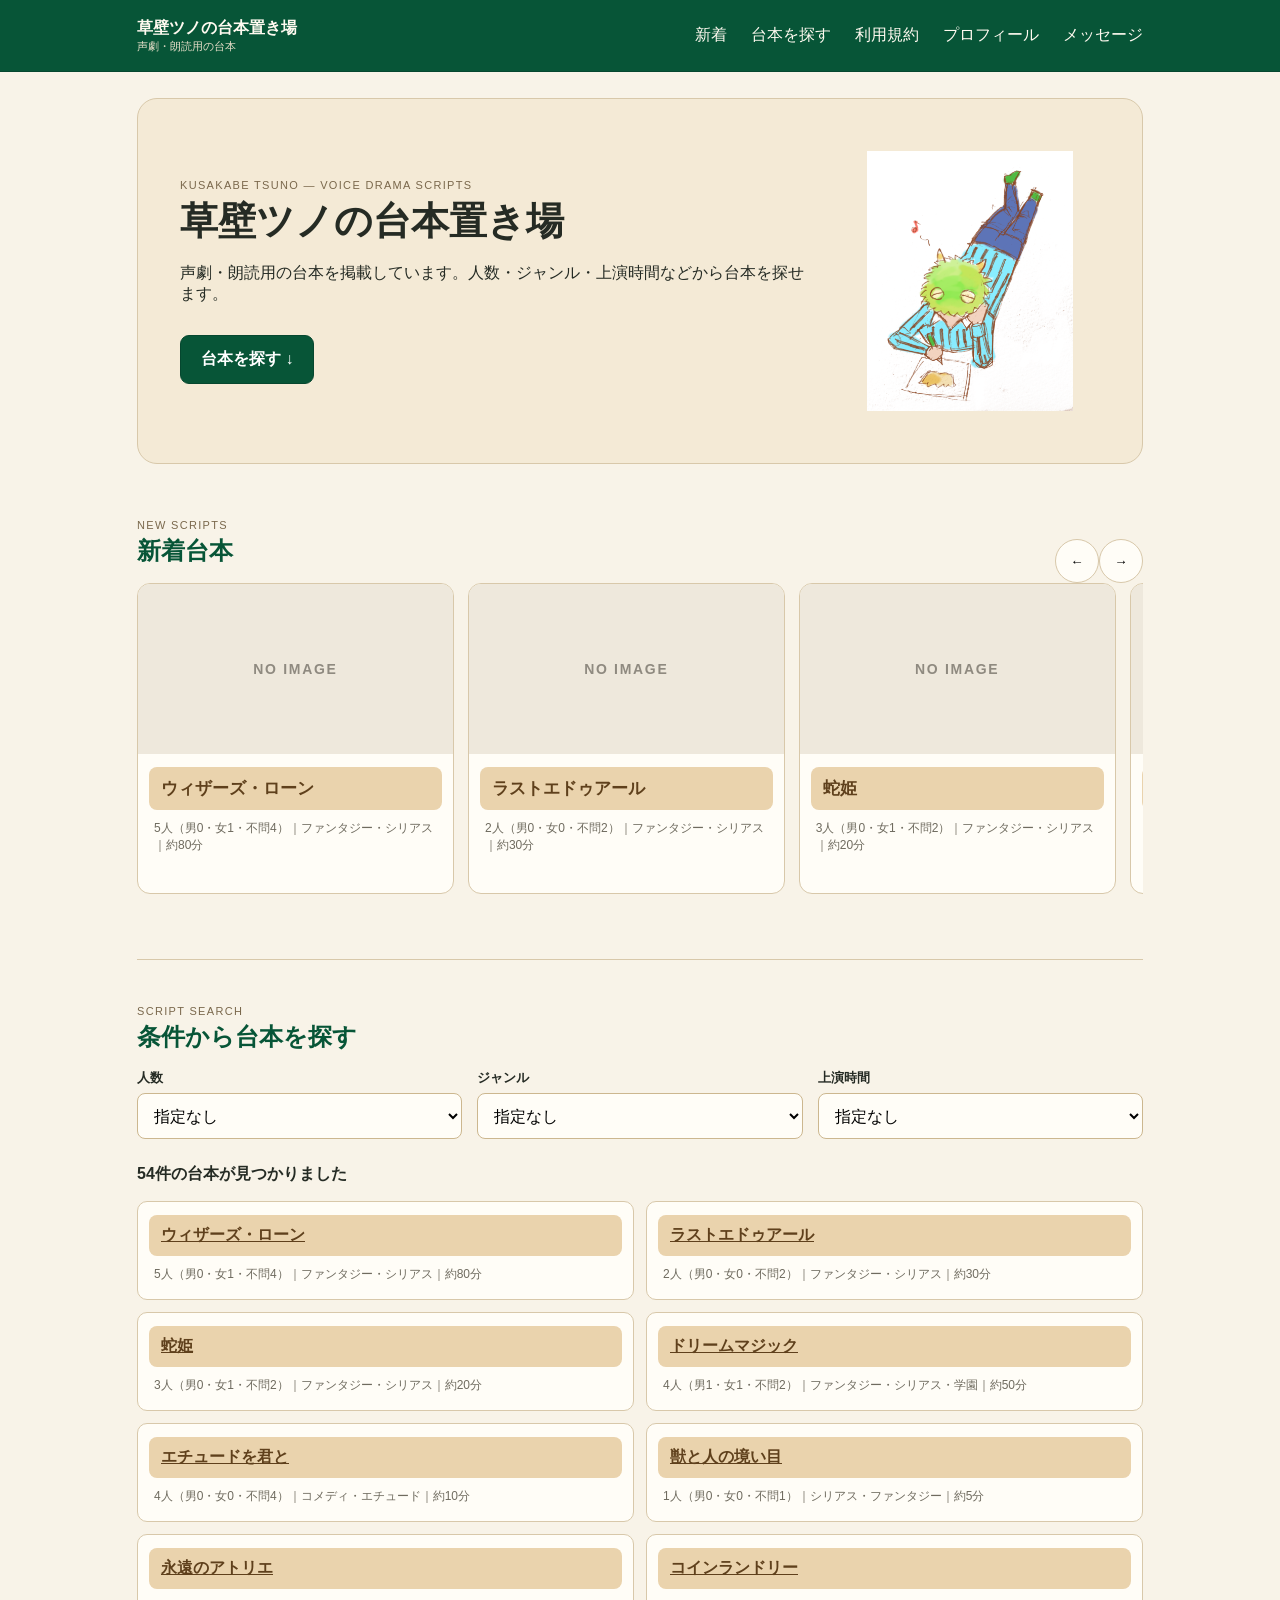
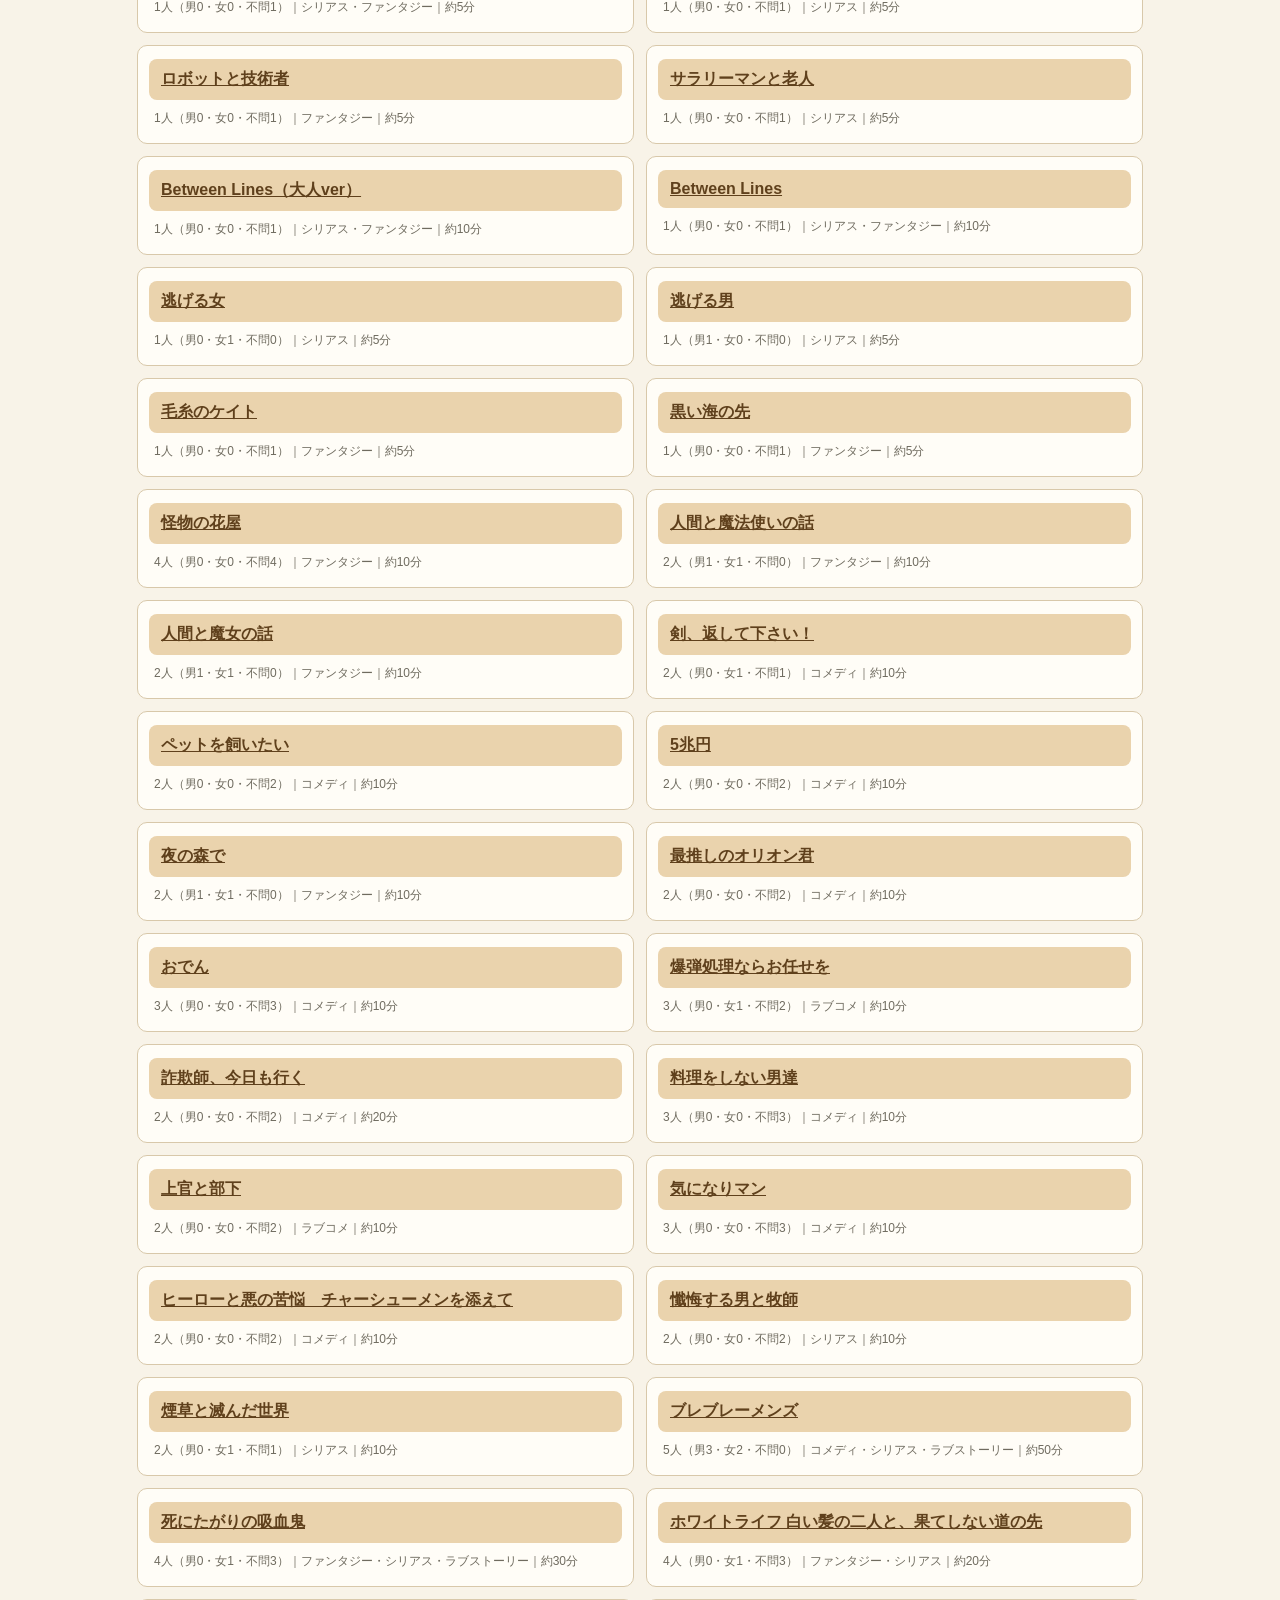
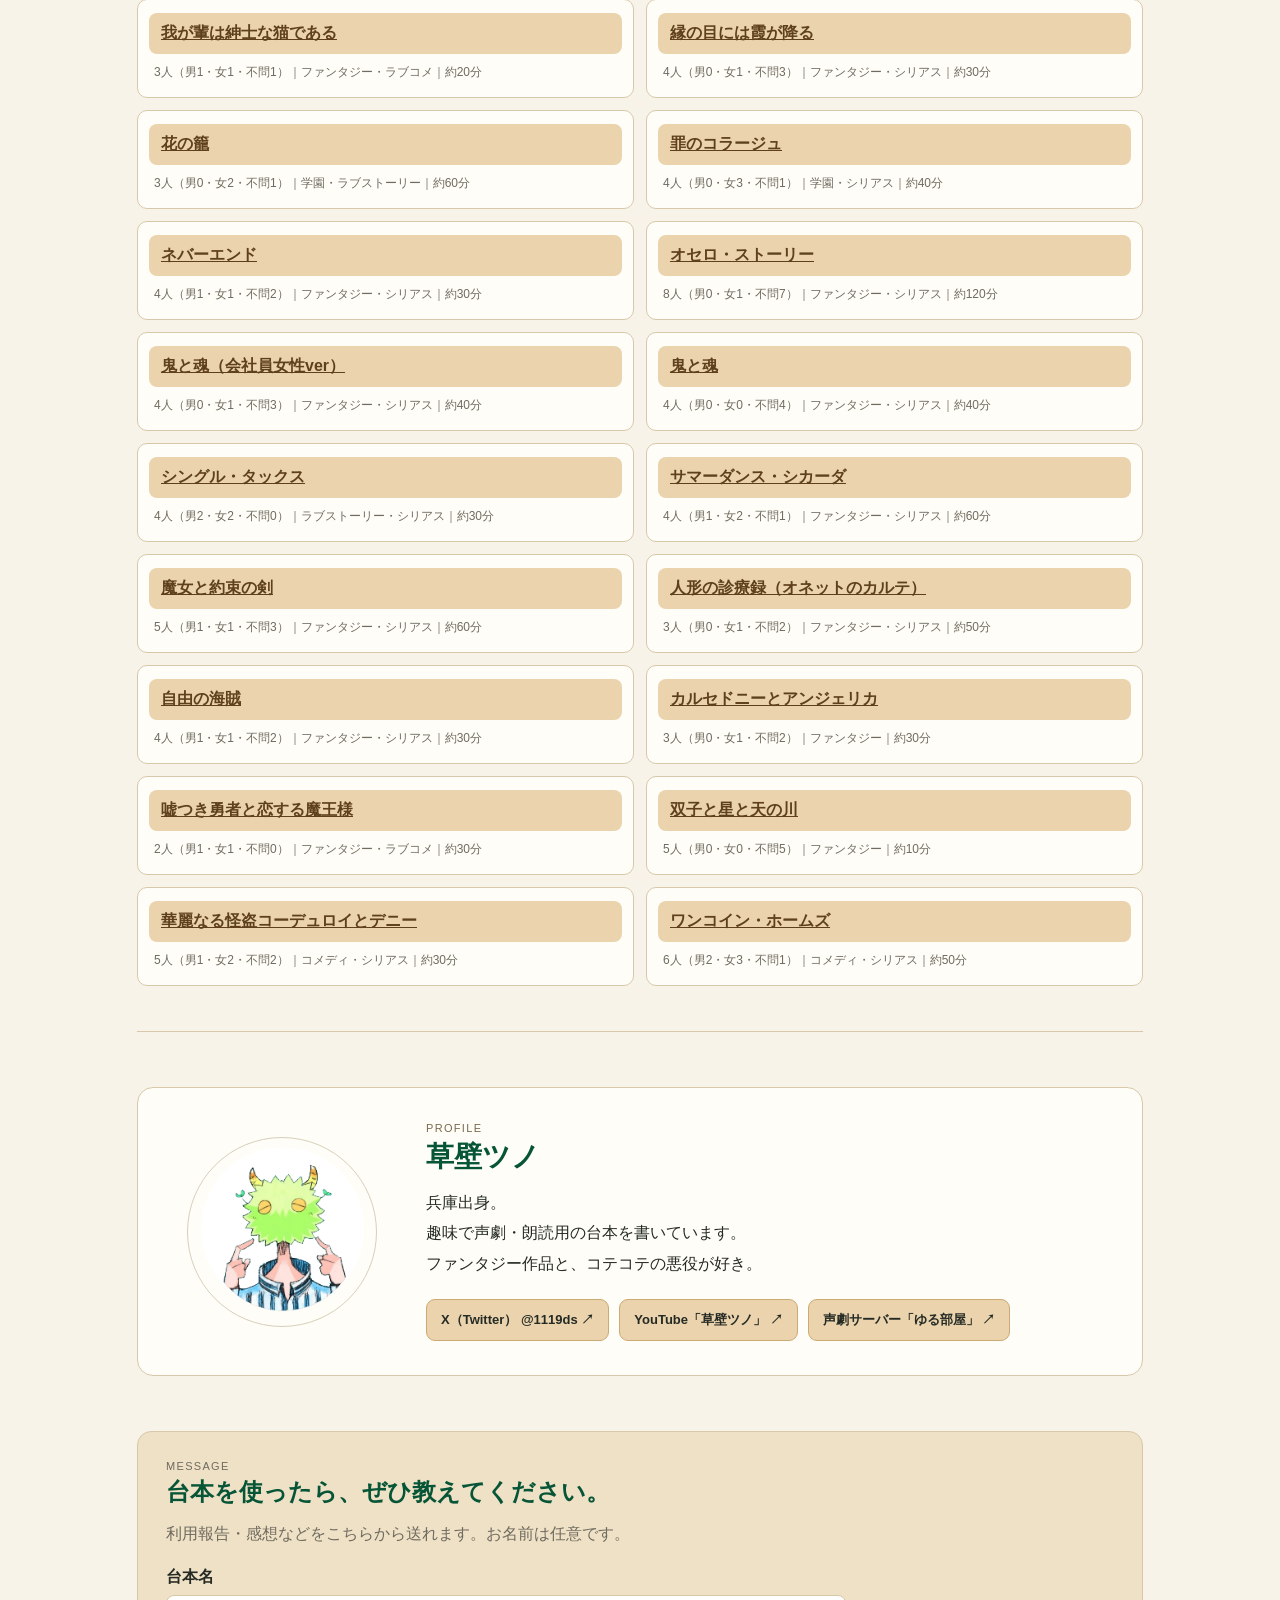
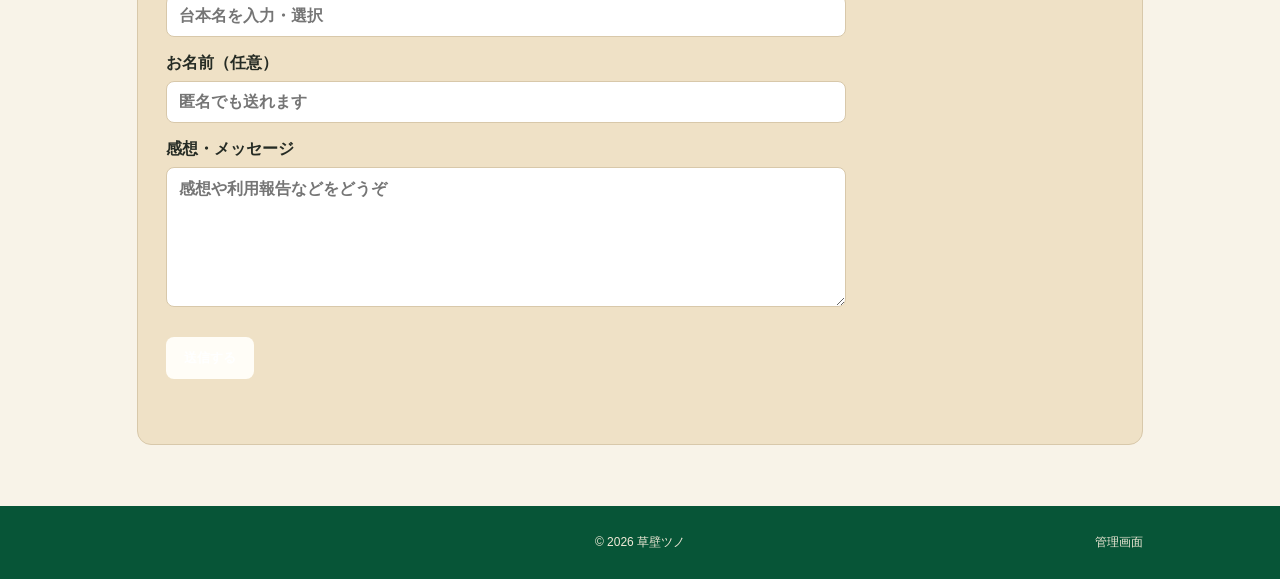
==== commit 2fc6ee47: "Add files via upload" ====
--- a/index.html
+++ b/index.html
@@ -5,4 +5,4 @@
 <section id="new"><div class="sectionHead"><div><p class="eyebrow">NEW SCRIPTS</p><h2>新着台本</h2></div><div><button id="prev">←</button><button id="next">→</button></div></div><div id="slider" class="slider"></div></section>
 <section id="search" class="search"><p class="eyebrow">SCRIPT SEARCH</p><h2>条件から台本を探す</h2><div class="filters"><label>人数<select id="people"><option value="all">指定なし</option></select></label><label>ジャンル<select id="genre"><option value="all">指定なし</option></select></label><label>上演時間<select id="minutes"><option value="999">指定なし</option><option value="10">10分以内</option><option value="20">20分以内</option><option value="30">30分以内</option><option value="40">40分以内</option><option value="50">50分以内</option><option value="60">60分以内</option></select></label></div><p id="count" class="count"></p><div id="results" class="results"></div></section>
 <section id="about" class="profile"><div class="profileImage"><img src="images/profile-tsuno.png" alt="草壁ツノのプロフィール画像"></div><div class="profileBody"><p class="eyebrow">PROFILE</p><h2>草壁ツノ</h2><p class="profileText">兵庫出身。<br>趣味で声劇・朗読用の台本を書いています。<br>ファンタジー作品と、コテコテの悪役が好き。</p><div class="profileLinks"><a href="https://x.com/1119ds" target="_blank" rel="noopener noreferrer">X（Twitter） @1119ds ↗</a><a href="https://www.youtube.com/results?search_query=%E8%8D%89%E5%A3%81%E3%83%84%E3%83%8E" target="_blank" rel="noopener noreferrer">YouTube「草壁ツノ」 ↗</a><a href="https://discord.com/invite/UfzxJ7Yh5u" target="_blank" rel="noopener noreferrer">声劇サーバー「ゆる部屋」 ↗</a></div></div></section>
-<section id="message" class="message"><p class="eyebrow">MESSAGE</p><h2>台本を使ったら、ぜひ教えてください。</h2><p>利用報告・感想などをこちらから送れます。お名前は任意です。</p><form id="feedbackForm" class="feedbackForm"><label>台本名<select id="feedbackScript" required><option value="">台本を選んでください</option></select></label><label>お名前（任意）<input id="feedbackName" maxlength="50" placeholder="匿名でも送れます"></label><label>感想・メッセージ<textarea id="feedbackMessage" maxlength="1500" rows="6" required placeholder="感想や利用報告などをどうぞ"></textarea></label><button id="feedbackSubmit" type="submit" class="button">送信する</button><p id="feedbackStatus" class="feedbackStatus" aria-live="polite"></p></form></section></main><footer><span class="copyright">© 2026 草壁ツノ</span><a class="adminLink" href="login.html">管理画面</a></footer><script src="js/main.js"></script></body></html>
+<section id="message" class="message"><p class="eyebrow">MESSAGE</p><h2>台本を使ったら、ぜひ教えてください。</h2><p>利用報告・感想などをこちらから送れます。お名前は任意です。</p><form id="feedbackForm" class="feedbackForm"><label>台本名<input id="feedbackScript" list="feedbackScriptList" autocomplete="off" required placeholder="台本名を入力・選択"><datalist id="feedbackScriptList"></datalist></label><label>お名前（任意）<input id="feedbackName" maxlength="50" placeholder="匿名でも送れます"></label><label>感想・メッセージ<textarea id="feedbackMessage" maxlength="1500" rows="6" required placeholder="感想や利用報告などをどうぞ"></textarea></label><button id="feedbackSubmit" type="submit" class="button">送信する</button><p id="feedbackStatus" class="feedbackStatus" aria-live="polite"></p></form></section></main><footer><span class="copyright">© 2026 草壁ツノ</span><a class="adminLink" href="login.html">管理画面</a></footer><script src="js/main.js"></script></body></html>
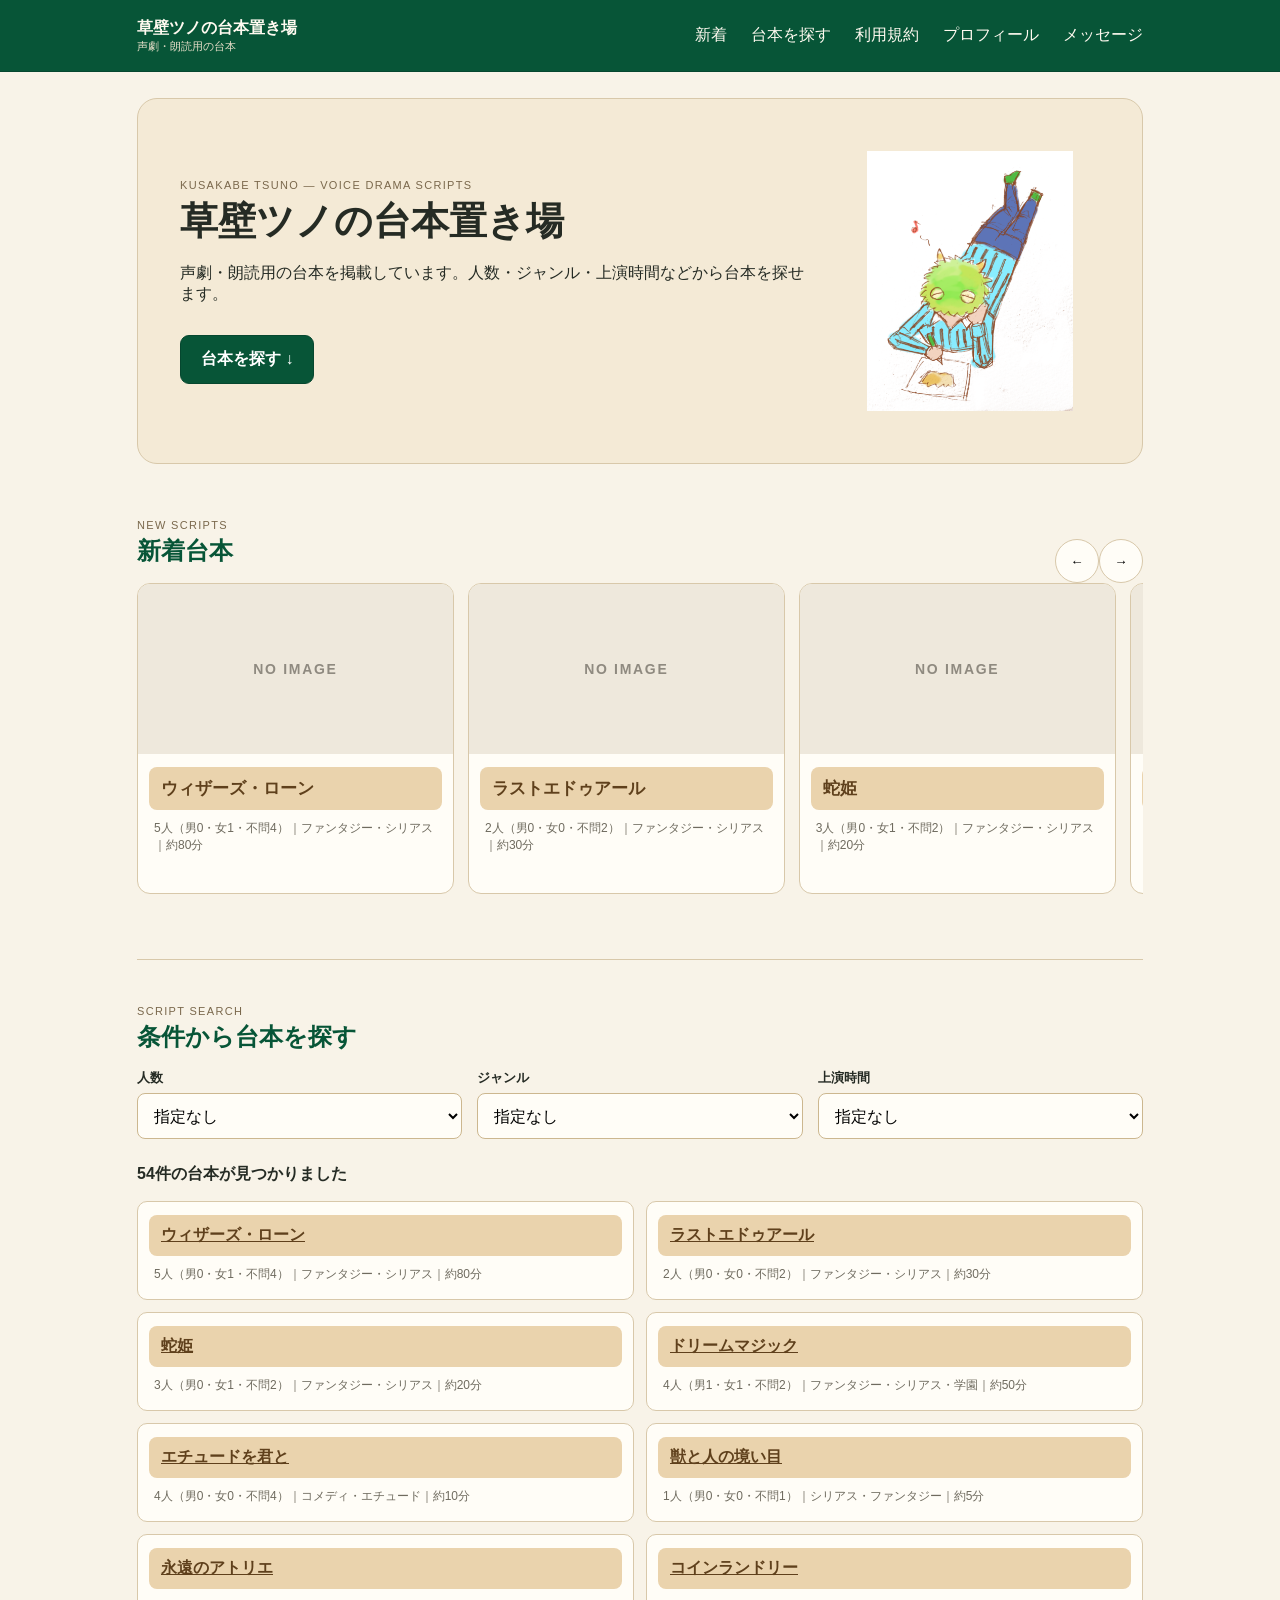
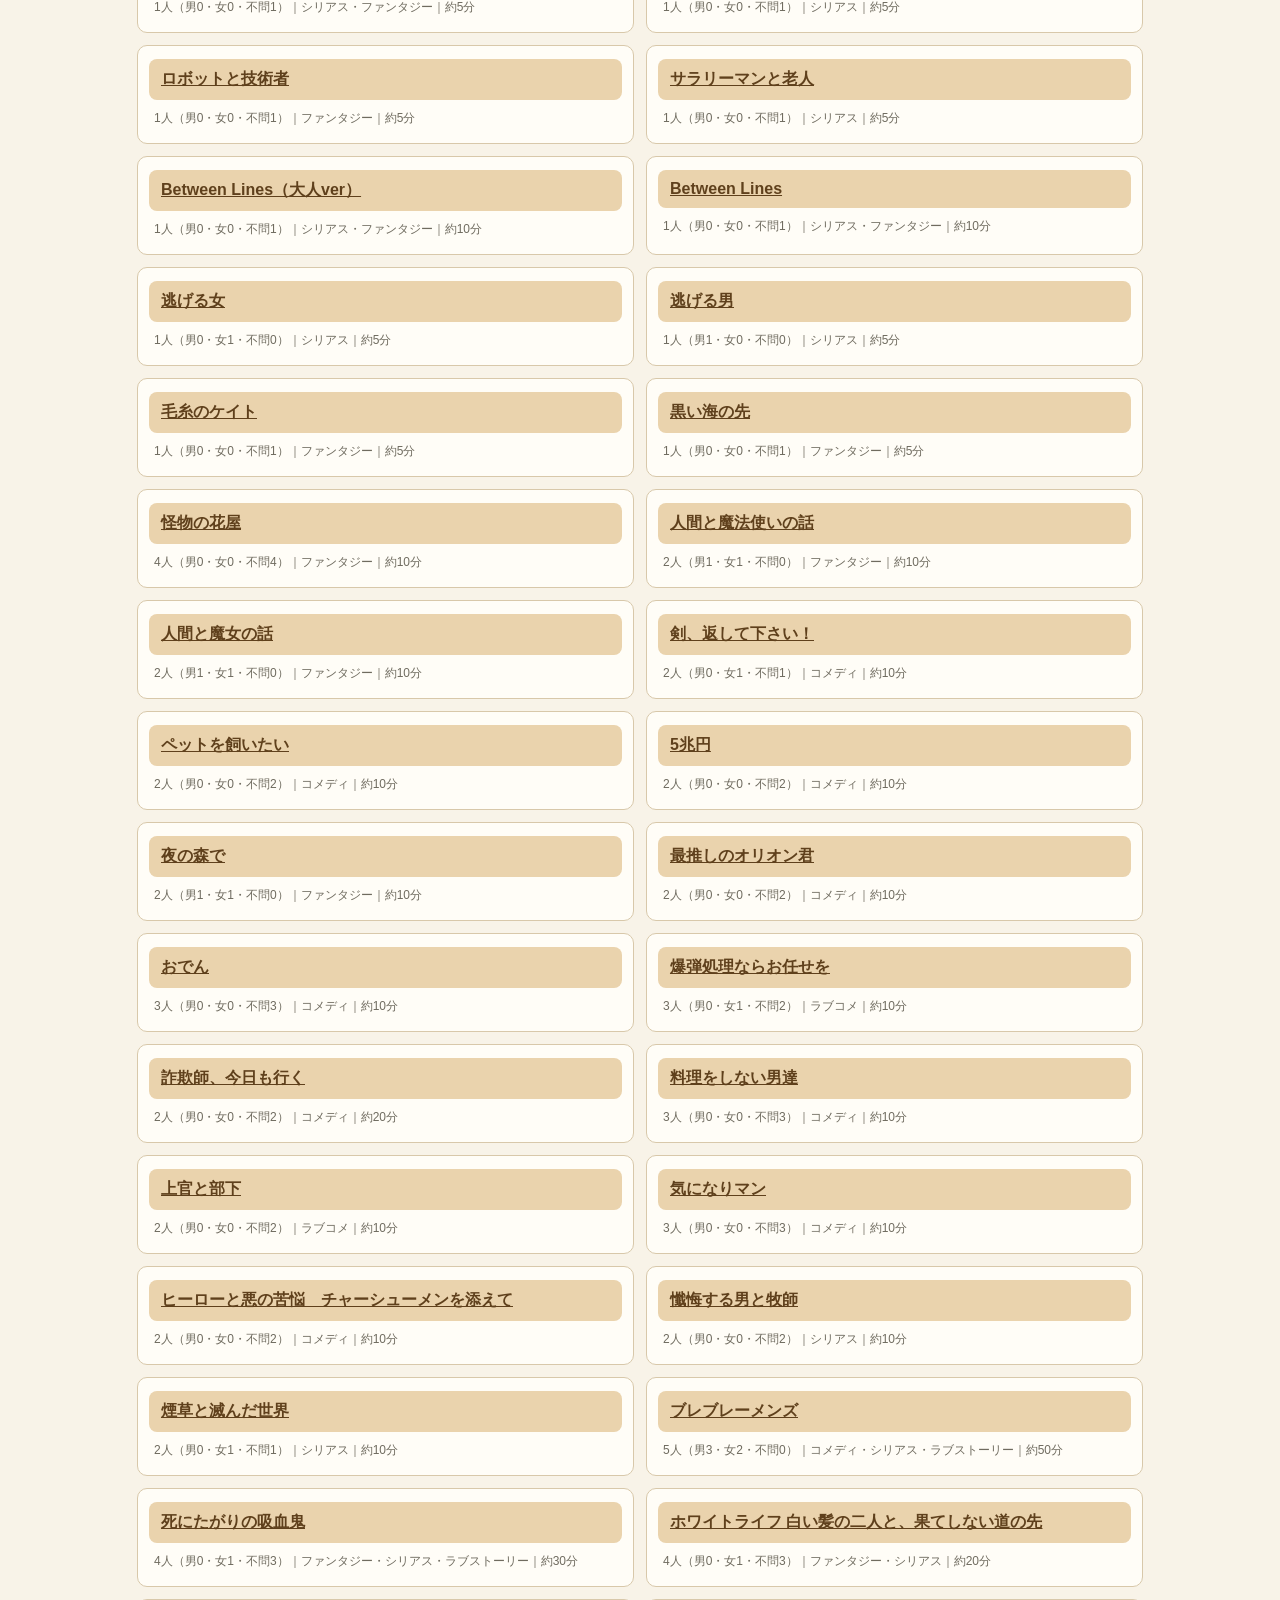
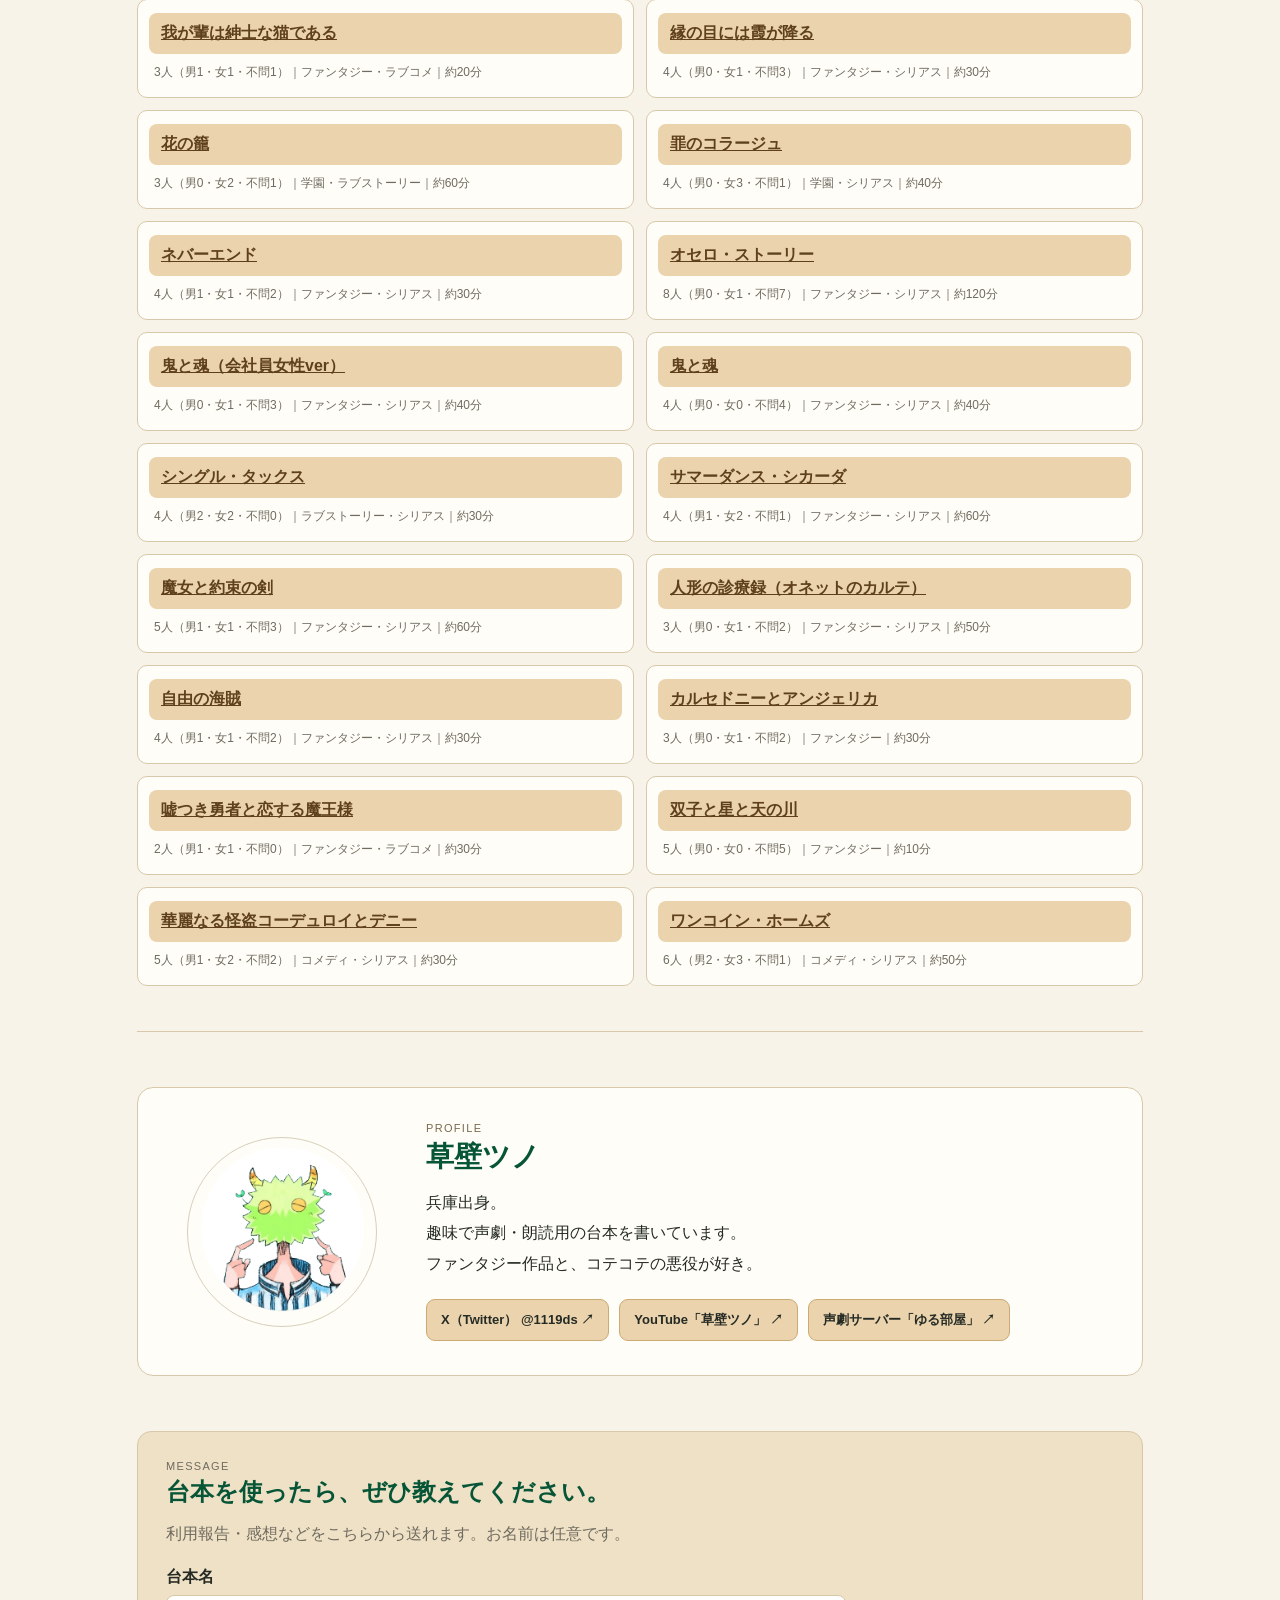
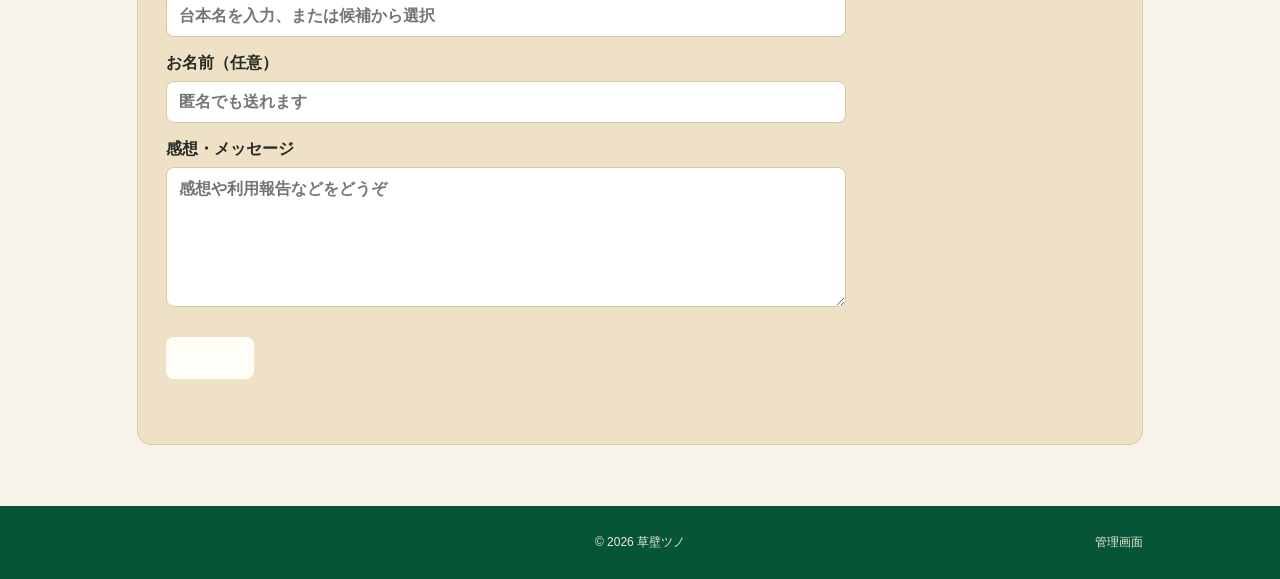
==== commit bd6b2e5f: "Add files via upload" ====
--- a/index.html
+++ b/index.html
@@ -1,8 +1,13 @@
-<!doctype html><html lang="ja"><head><meta charset="utf-8"><meta name="viewport" content="width=device-width,initial-scale=1"><title>草壁ツノの台本置き場</title><meta name="description" content="草壁ツノの声劇・朗読用台本置き場。人数・ジャンル・上演時間から台本を探せます。"><link rel="stylesheet" href="css/style.css"><style>.feedbackForm{display:grid;gap:16px;max-width:680px;margin-top:22px}.feedbackForm label{display:grid;gap:7px;font-weight:700}.feedbackForm select,.feedbackForm input,.feedbackForm textarea{width:100%;box-sizing:border-box;border:1px solid var(--line);border-radius:8px;background:#fff;padding:11px 12px;font:inherit}.feedbackForm textarea{resize:vertical;min-height:140px}.feedbackForm .button{border:0;cursor:pointer;justify-self:start}.feedbackForm .button:disabled{opacity:.55;cursor:not-allowed}.feedbackStatus{min-height:1.5em;margin:0;font-size:14px}</style></head><body>
+<!doctype html><html lang="ja"><head><meta charset="utf-8"><meta name="viewport" content="width=device-width,initial-scale=1"><title>草壁ツノの台本置き場</title><meta name="description" content="草壁ツノの声劇・朗読用台本置き場。人数・ジャンル・上演時間から台本を探せます。"><link rel="stylesheet" href="css/style.css"><style>.feedbackForm{display:grid;gap:16px;max-width:680px;margin-top:22px}.feedbackForm label{display:grid;gap:7px;font-weight:700}.feedbackForm select,.feedbackForm input,.feedbackForm textarea{width:100%;box-sizing:border-box;border:1px solid var(--line);border-radius:8px;background:#fff;padding:11px 12px;font:inherit}.feedbackForm textarea{resize:vertical;min-height:140px}.feedbackForm .button{border:0;cursor:pointer;justify-self:start}.feedbackForm .button:disabled{opacity:.55;cursor:not-allowed}.feedbackStatus{min-height:1.5em;margin:0;font-size:14px}.scriptSuggest{position:relative}.scriptSuggestList{position:absolute;z-index:30;left:0;right:0;top:calc(100% + 4px);max-height:260px;overflow-y:auto;background:#fff;border:1px solid var(--line);border-radius:8px;box-shadow:0 8px 24px rgba(0,0,0,.12)}.scriptSuggestItem{display:block;width:100%;border:0!important;border-radius:0!important;background:#fff!important;padding:10px 12px!important;text-align:left;font:inherit;font-weight:400!important;cursor:pointer}.scriptSuggestItem:hover,.scriptSuggestItem.active{background:#f4f1ea!important}.scriptSuggestEmpty{padding:10px 12px;color:var(--muted);font-size:14px}</style></head><body>
 <header class="header"><button id="menuBtn" class="menu" aria-label="メニューを開く">☰</button><a class="brand" href="#">草壁ツノの台本置き場<small>声劇・朗読用の台本</small></a><nav class="desktop"><a href="#new">新着</a><a href="#search">台本を探す</a><a href="rules.html">利用規約</a><a href="#about">プロフィール</a><a href="#message">メッセージ</a></nav></header>
 <div id="overlay" class="overlay"></div><aside id="drawer" class="drawer"><button id="closeBtn" class="close">×</button><a href="#">🏠 ホーム</a><a href="#search">🔍 台本を探す</a><a href="#new">🆕 新着台本</a><a href="#all">📚 台本一覧</a><a href="rules.html">📖 利用規約</a><a href="#message">✉️ メッセージを送る</a><a href="#about">👤 作者について</a><a href="#community">🎭 Discordコミュニティ</a></aside>
 <main><section class="hero"><div class="heroText"><p class="eyebrow">KUSAKABE TSUNO — VOICE DRAMA SCRIPTS</p><h1>草壁ツノの台本置き場</h1><p>声劇・朗読用の台本を掲載しています。人数・ジャンル・上演時間などから台本を探せます。</p><a class="button" href="#search">台本を探す ↓</a></div><div class="heroArt"><img src="images/tsuno-character.png" alt="机に向かって台本を書くキャラクター"></div></section>
 <section id="new"><div class="sectionHead"><div><p class="eyebrow">NEW SCRIPTS</p><h2>新着台本</h2></div><div><button id="prev">←</button><button id="next">→</button></div></div><div id="slider" class="slider"></div></section>
 <section id="search" class="search"><p class="eyebrow">SCRIPT SEARCH</p><h2>条件から台本を探す</h2><div class="filters"><label>人数<select id="people"><option value="all">指定なし</option></select></label><label>ジャンル<select id="genre"><option value="all">指定なし</option></select></label><label>上演時間<select id="minutes"><option value="999">指定なし</option><option value="10">10分以内</option><option value="20">20分以内</option><option value="30">30分以内</option><option value="40">40分以内</option><option value="50">50分以内</option><option value="60">60分以内</option></select></label></div><p id="count" class="count"></p><div id="results" class="results"></div></section>
 <section id="about" class="profile"><div class="profileImage"><img src="images/profile-tsuno.png" alt="草壁ツノのプロフィール画像"></div><div class="profileBody"><p class="eyebrow">PROFILE</p><h2>草壁ツノ</h2><p class="profileText">兵庫出身。<br>趣味で声劇・朗読用の台本を書いています。<br>ファンタジー作品と、コテコテの悪役が好き。</p><div class="profileLinks"><a href="https://x.com/1119ds" target="_blank" rel="noopener noreferrer">X（Twitter） @1119ds ↗</a><a href="https://www.youtube.com/results?search_query=%E8%8D%89%E5%A3%81%E3%83%84%E3%83%8E" target="_blank" rel="noopener noreferrer">YouTube「草壁ツノ」 ↗</a><a href="https://discord.com/invite/UfzxJ7Yh5u" target="_blank" rel="noopener noreferrer">声劇サーバー「ゆる部屋」 ↗</a></div></div></section>
-<section id="message" class="message"><p class="eyebrow">MESSAGE</p><h2>台本を使ったら、ぜひ教えてください。</h2><p>利用報告・感想などをこちらから送れます。お名前は任意です。</p><form id="feedbackForm" class="feedbackForm"><label>台本名<input id="feedbackScript" list="feedbackScriptList" autocomplete="off" required placeholder="台本名を入力・選択"><datalist id="feedbackScriptList"></datalist></label><label>お名前（任意）<input id="feedbackName" maxlength="50" placeholder="匿名でも送れます"></label><label>感想・メッセージ<textarea id="feedbackMessage" maxlength="1500" rows="6" required placeholder="感想や利用報告などをどうぞ"></textarea></label><button id="feedbackSubmit" type="submit" class="button">送信する</button><p id="feedbackStatus" class="feedbackStatus" aria-live="polite"></p></form></section></main><footer><span class="copyright">© 2026 草壁ツノ</span><a class="adminLink" href="login.html">管理画面</a></footer><script src="js/main.js"></script></body></html>
+<section id="message" class="message"><p class="eyebrow">MESSAGE</p><h2>台本を使ったら、ぜひ教えてください。</h2><p>利用報告・感想などをこちらから送れます。お名前は任意です。</p><form id="feedbackForm" class="feedbackForm"><label>台本名
+<div class="scriptSuggest">
+<input id="feedbackScript" type="text" autocomplete="off" required placeholder="台本名を入力、または候補から選択" aria-autocomplete="list" aria-controls="feedbackScriptList">
+<div id="feedbackScriptList" class="scriptSuggestList" role="listbox" hidden></div>
+</div>
+</label><label>お名前（任意）<input id="feedbackName" maxlength="50" placeholder="匿名でも送れます"></label><label>感想・メッセージ<textarea id="feedbackMessage" maxlength="1500" rows="6" required placeholder="感想や利用報告などをどうぞ"></textarea></label><button id="feedbackSubmit" type="submit" class="button">送信する</button><p id="feedbackStatus" class="feedbackStatus" aria-live="polite"></p></form></section></main><footer><span class="copyright">© 2026 草壁ツノ</span><a class="adminLink" href="login.html">管理画面</a></footer><script src="js/main.js"></script></body></html>
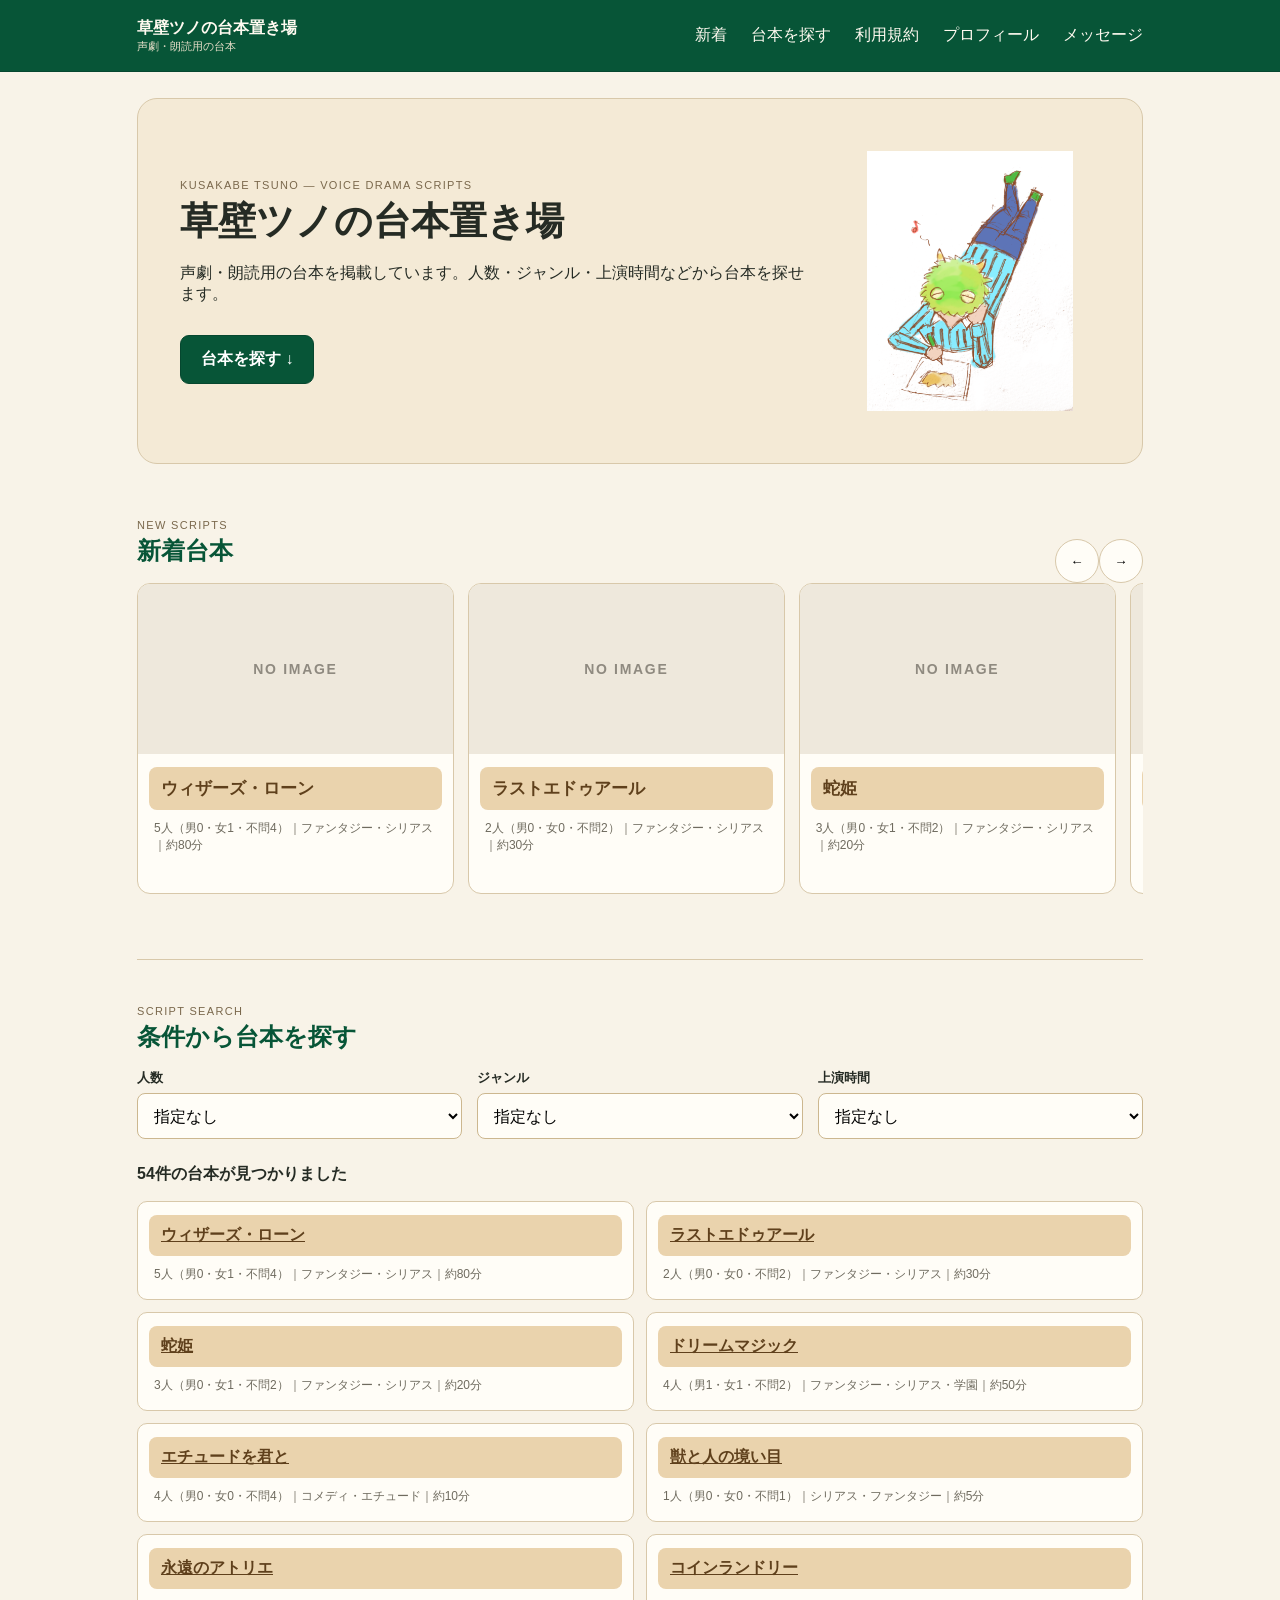
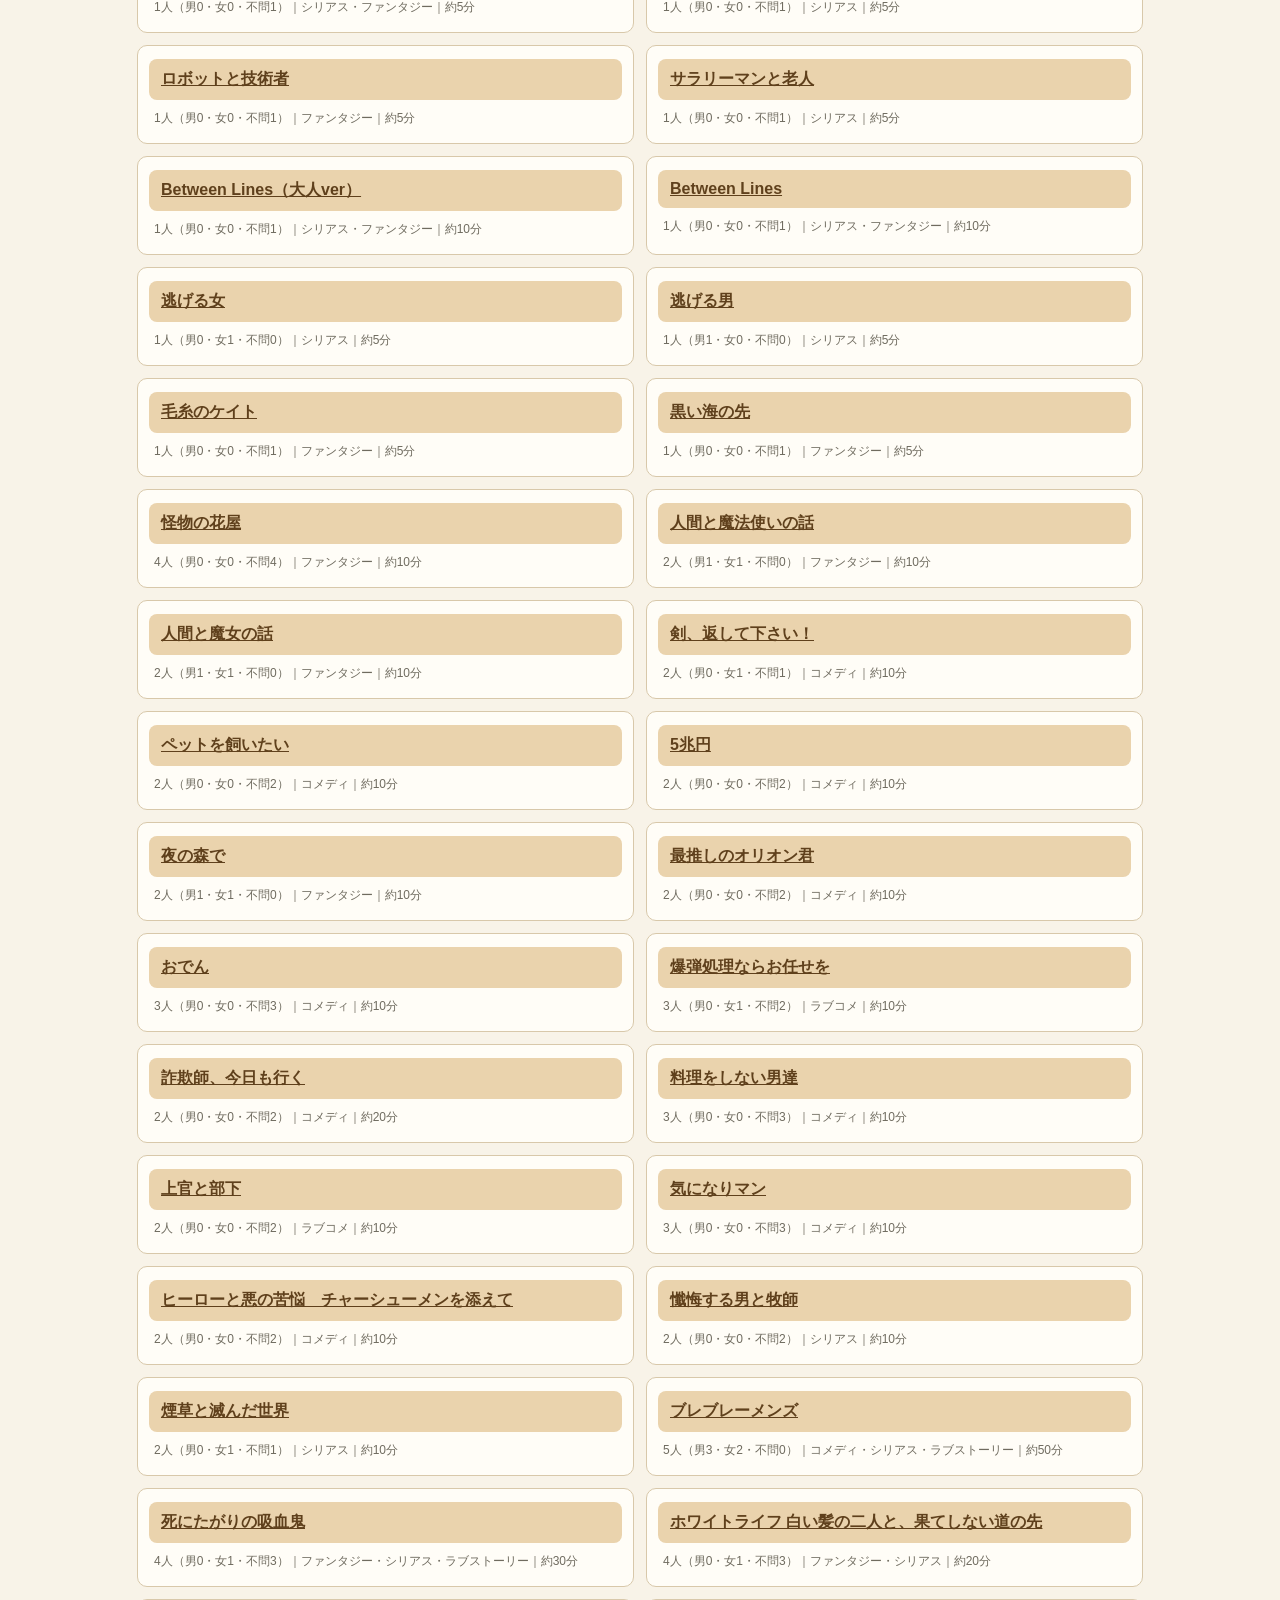
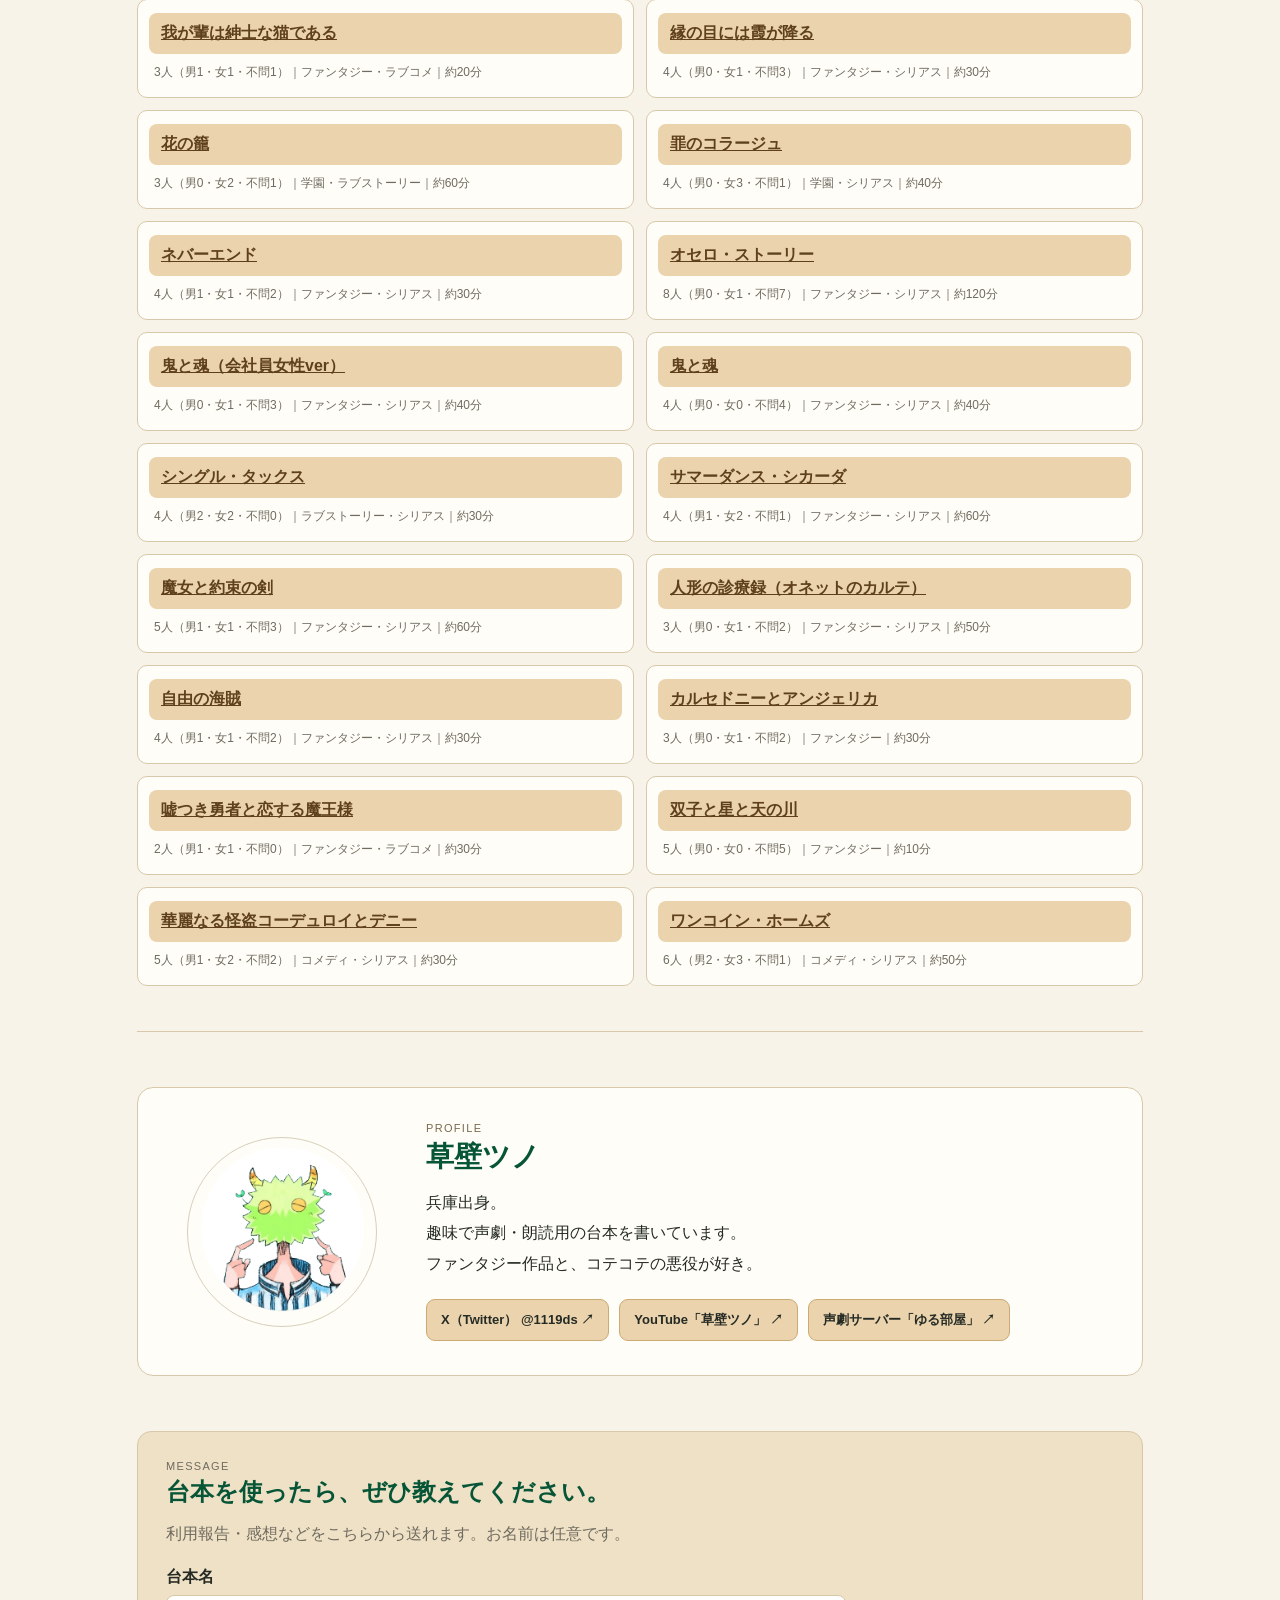
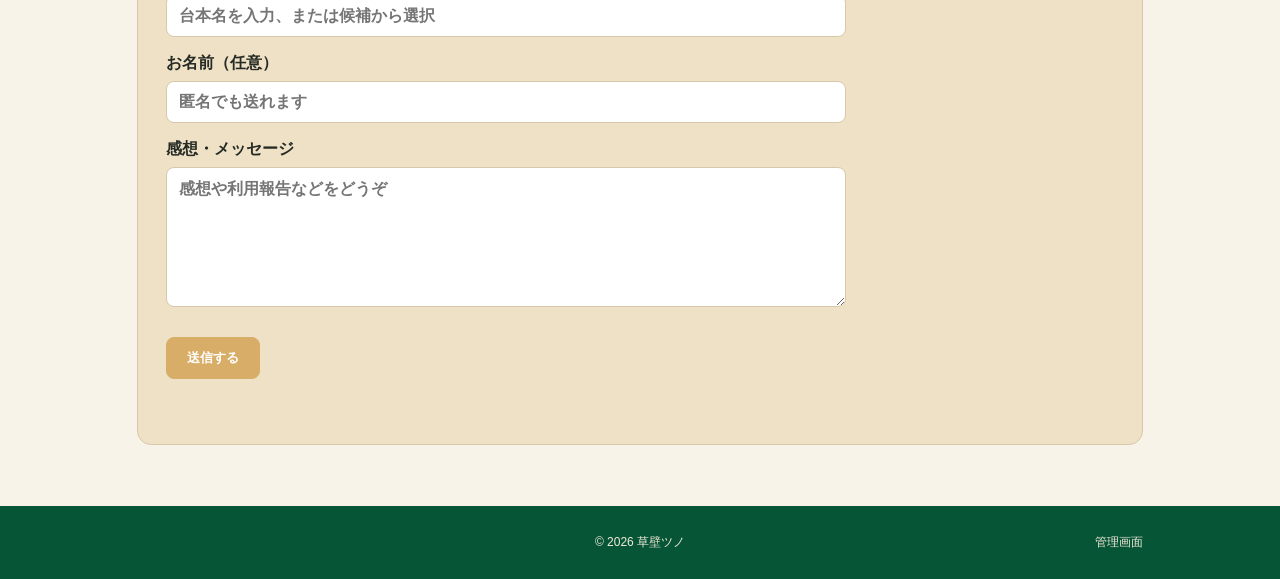
==== commit b37c16d0: "Add files via upload" ====
--- a/index.html
+++ b/index.html
@@ -1,4 +1,4 @@
-<!doctype html><html lang="ja"><head><meta charset="utf-8"><meta name="viewport" content="width=device-width,initial-scale=1"><title>草壁ツノの台本置き場</title><meta name="description" content="草壁ツノの声劇・朗読用台本置き場。人数・ジャンル・上演時間から台本を探せます。"><link rel="stylesheet" href="css/style.css"><style>.feedbackForm{display:grid;gap:16px;max-width:680px;margin-top:22px}.feedbackForm label{display:grid;gap:7px;font-weight:700}.feedbackForm select,.feedbackForm input,.feedbackForm textarea{width:100%;box-sizing:border-box;border:1px solid var(--line);border-radius:8px;background:#fff;padding:11px 12px;font:inherit}.feedbackForm textarea{resize:vertical;min-height:140px}.feedbackForm .button{border:0;cursor:pointer;justify-self:start}.feedbackForm .button:disabled{opacity:.55;cursor:not-allowed}.feedbackStatus{min-height:1.5em;margin:0;font-size:14px}.scriptSuggest{position:relative}.scriptSuggestList{position:absolute;z-index:30;left:0;right:0;top:calc(100% + 4px);max-height:260px;overflow-y:auto;background:#fff;border:1px solid var(--line);border-radius:8px;box-shadow:0 8px 24px rgba(0,0,0,.12)}.scriptSuggestItem{display:block;width:100%;border:0!important;border-radius:0!important;background:#fff!important;padding:10px 12px!important;text-align:left;font:inherit;font-weight:400!important;cursor:pointer}.scriptSuggestItem:hover,.scriptSuggestItem.active{background:#f4f1ea!important}.scriptSuggestEmpty{padding:10px 12px;color:var(--muted);font-size:14px}</style></head><body>
+<!doctype html><html lang="ja"><head><meta charset="utf-8"><meta name="viewport" content="width=device-width,initial-scale=1"><title>草壁ツノの台本置き場</title><meta name="description" content="草壁ツノの声劇・朗読用台本置き場。人数・ジャンル・上演時間から台本を探せます。"><link rel="stylesheet" href="css/style.css"><style>.feedbackForm{display:grid;gap:16px;max-width:680px;margin-top:22px}.feedbackForm label{display:grid;gap:7px;font-weight:700}.feedbackForm select,.feedbackForm input,.feedbackForm textarea{width:100%;box-sizing:border-box;border:1px solid var(--line);border-radius:8px;background:#fff;padding:11px 12px;font:inherit}.feedbackForm textarea{resize:vertical;min-height:140px}.feedbackForm .button{border:1px solid var(--accent);background:var(--accent)!important;color:#fff!important;cursor:pointer;justify-self:start;padding:11px 20px;border-radius:8px;font-weight:700}.feedbackForm .button:disabled{opacity:.55;cursor:not-allowed}.feedbackStatus{min-height:1.5em;margin:0;font-size:14px}.scriptSuggest{position:relative;width:100%}.scriptSuggestList{position:absolute;z-index:30;left:0;right:0;width:100%;box-sizing:border-box;top:calc(100% + 4px);max-height:260px;overflow-y:auto;background:#fff;border:1px solid var(--line);border-radius:8px;box-shadow:0 8px 24px rgba(0,0,0,.12)}.scriptSuggestItem{display:block;width:100%;border:0!important;border-radius:0!important;background:#fff!important;padding:10px 12px!important;text-align:left;font:inherit;font-weight:400!important;cursor:pointer}.scriptSuggestItem:hover,.scriptSuggestItem.active{background:#f4f1ea!important}.scriptSuggestEmpty{padding:10px 12px;color:var(--muted);font-size:14px}</style></head><body>
 <header class="header"><button id="menuBtn" class="menu" aria-label="メニューを開く">☰</button><a class="brand" href="#">草壁ツノの台本置き場<small>声劇・朗読用の台本</small></a><nav class="desktop"><a href="#new">新着</a><a href="#search">台本を探す</a><a href="rules.html">利用規約</a><a href="#about">プロフィール</a><a href="#message">メッセージ</a></nav></header>
 <div id="overlay" class="overlay"></div><aside id="drawer" class="drawer"><button id="closeBtn" class="close">×</button><a href="#">🏠 ホーム</a><a href="#search">🔍 台本を探す</a><a href="#new">🆕 新着台本</a><a href="#all">📚 台本一覧</a><a href="rules.html">📖 利用規約</a><a href="#message">✉️ メッセージを送る</a><a href="#about">👤 作者について</a><a href="#community">🎭 Discordコミュニティ</a></aside>
 <main><section class="hero"><div class="heroText"><p class="eyebrow">KUSAKABE TSUNO — VOICE DRAMA SCRIPTS</p><h1>草壁ツノの台本置き場</h1><p>声劇・朗読用の台本を掲載しています。人数・ジャンル・上演時間などから台本を探せます。</p><a class="button" href="#search">台本を探す ↓</a></div><div class="heroArt"><img src="images/tsuno-character.png" alt="机に向かって台本を書くキャラクター"></div></section>
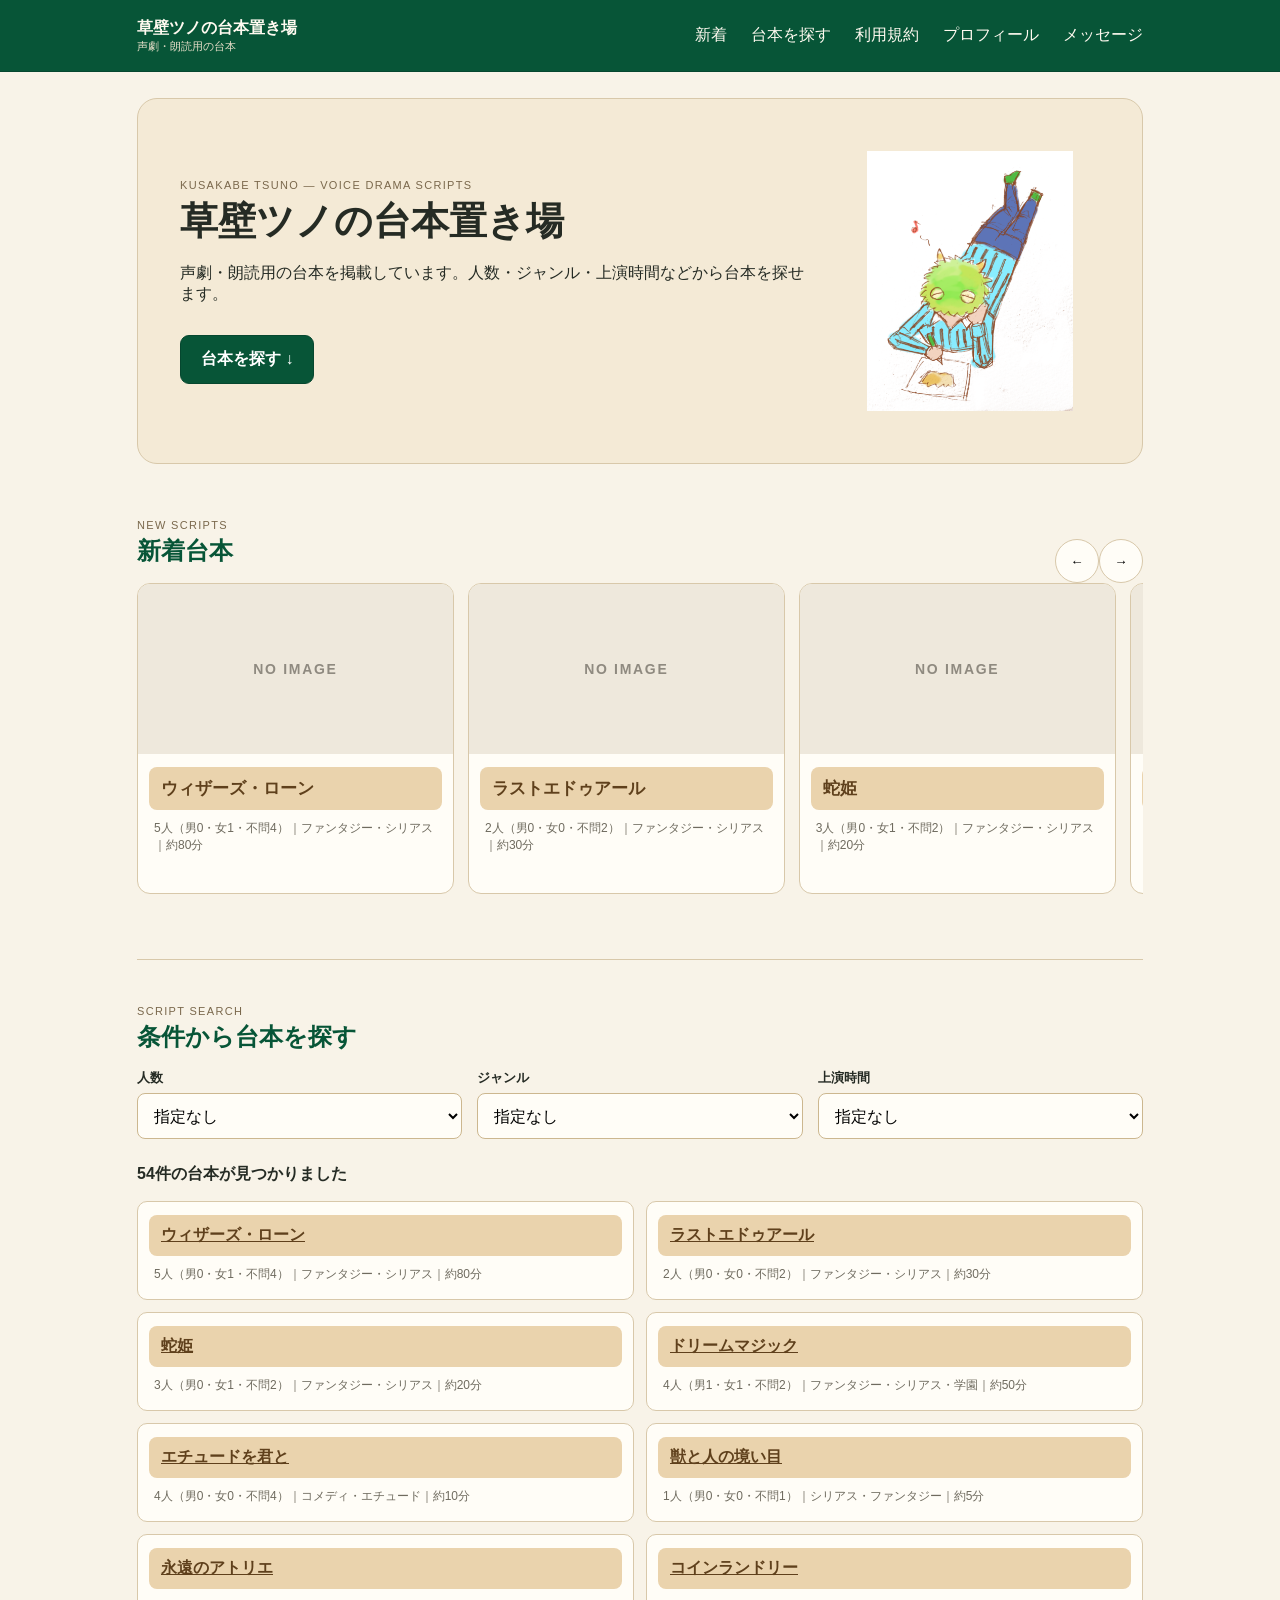
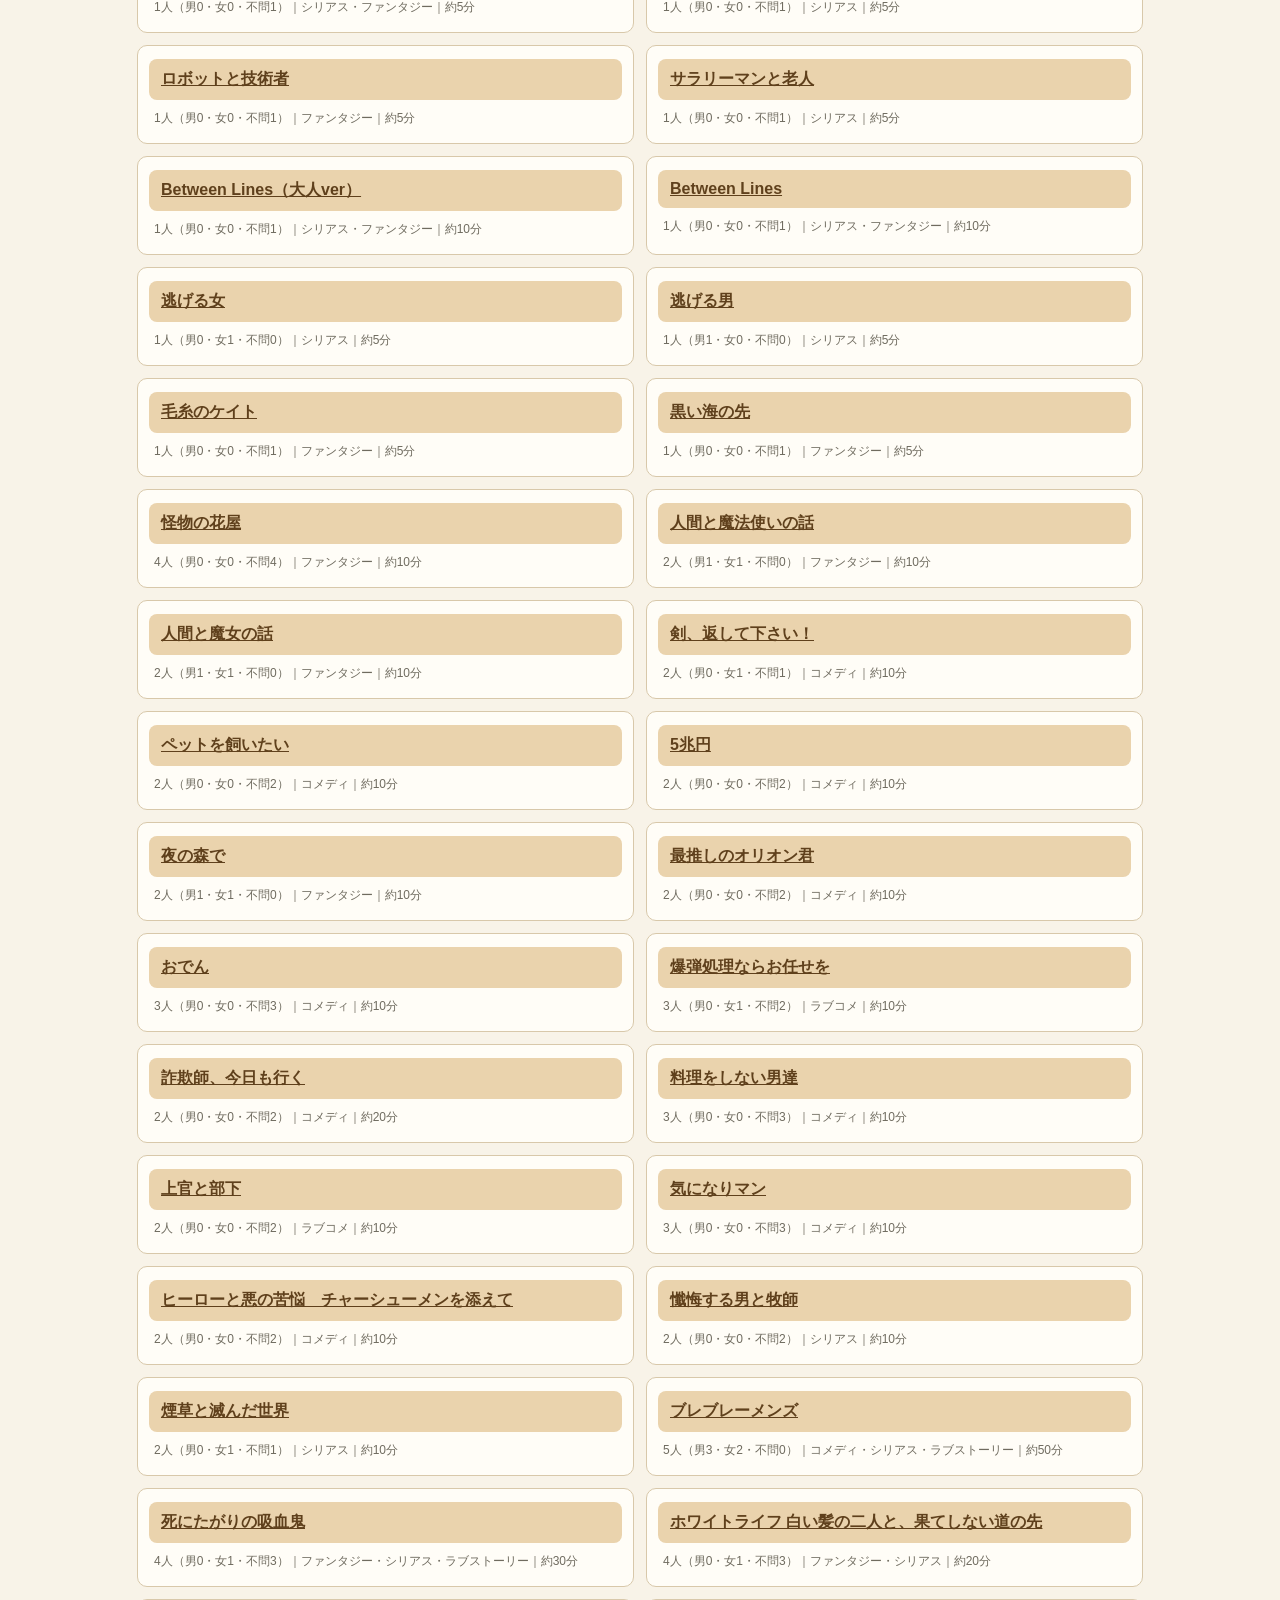
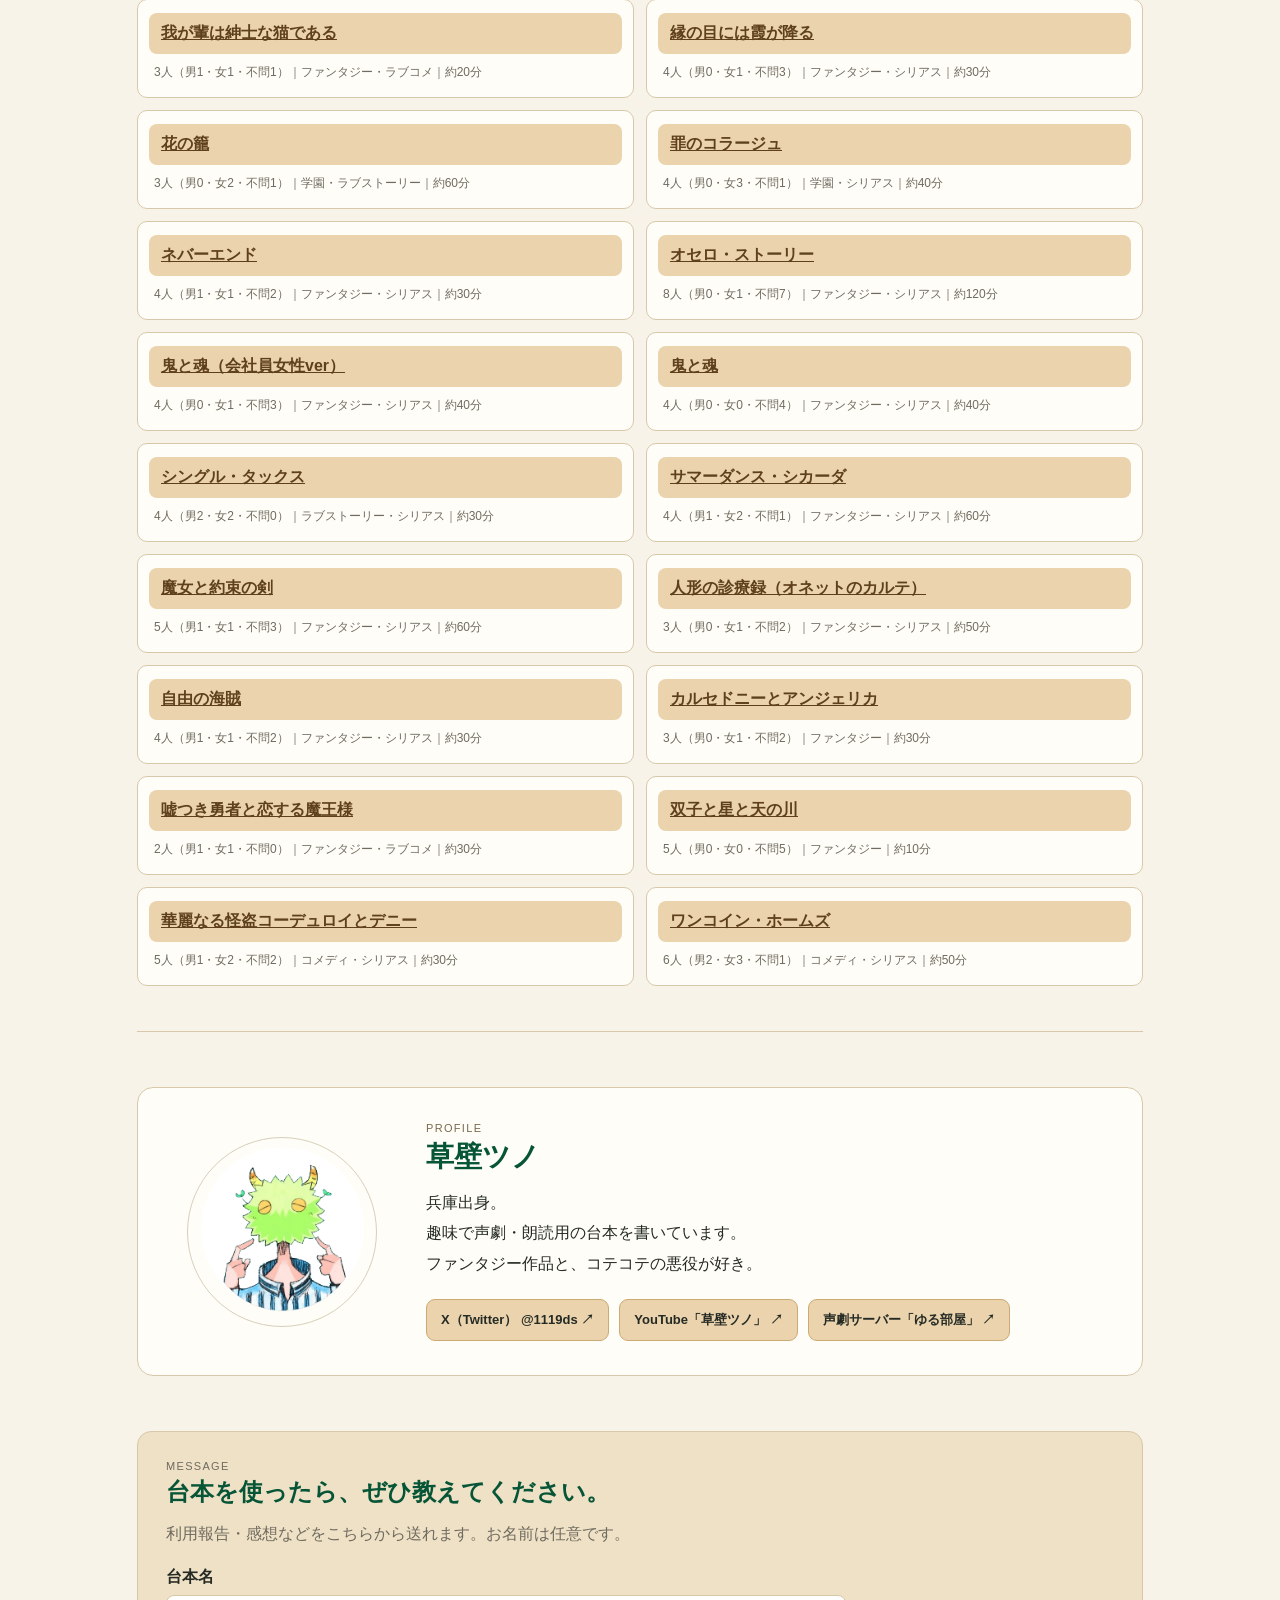
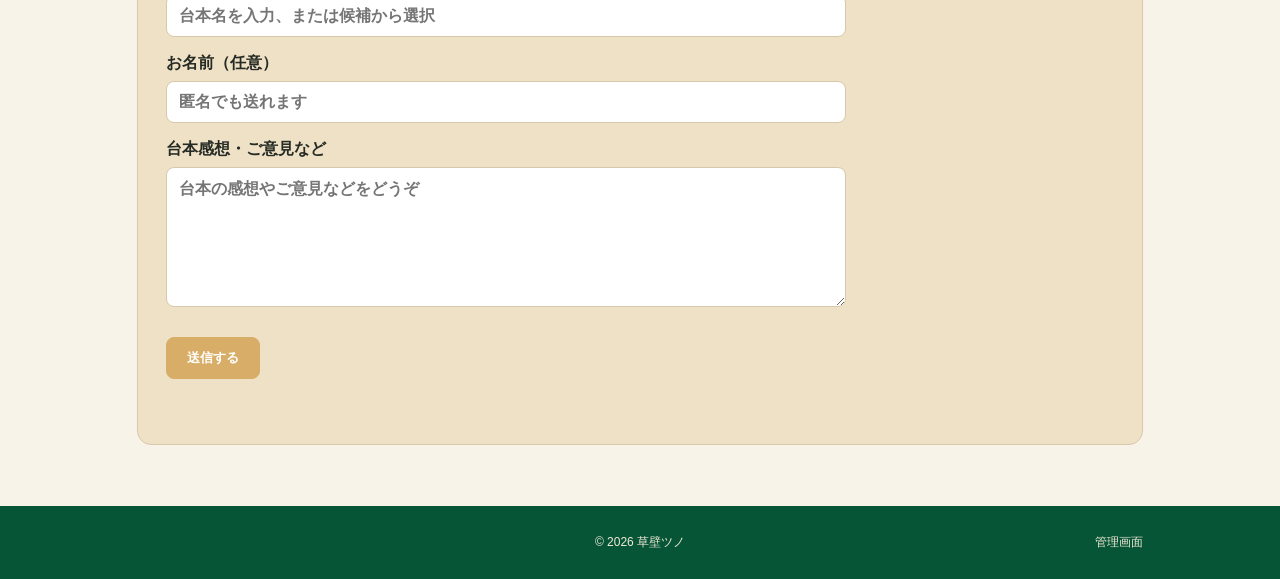
==== commit 2eb1a654: "Add files via upload" ====
--- a/index.html
+++ b/index.html
@@ -10,4 +10,4 @@
 <input id="feedbackScript" type="text" autocomplete="off" required placeholder="台本名を入力、または候補から選択" aria-autocomplete="list" aria-controls="feedbackScriptList">
 <div id="feedbackScriptList" class="scriptSuggestList" role="listbox" hidden></div>
 </div>
-</label><label>お名前（任意）<input id="feedbackName" maxlength="50" placeholder="匿名でも送れます"></label><label>感想・メッセージ<textarea id="feedbackMessage" maxlength="1500" rows="6" required placeholder="感想や利用報告などをどうぞ"></textarea></label><button id="feedbackSubmit" type="submit" class="button">送信する</button><p id="feedbackStatus" class="feedbackStatus" aria-live="polite"></p></form></section></main><footer><span class="copyright">© 2026 草壁ツノ</span><a class="adminLink" href="login.html">管理画面</a></footer><script src="js/main.js"></script></body></html>
+</label><label>お名前（任意）<input id="feedbackName" maxlength="50" placeholder="匿名でも送れます"></label><label>台本感想・ご意見など<textarea id="feedbackMessage" maxlength="1500" rows="6" required placeholder="台本の感想やご意見などをどうぞ"></textarea></label><button id="feedbackSubmit" type="submit" class="button">送信する</button><p id="feedbackStatus" class="feedbackStatus" aria-live="polite"></p></form></section></main><footer><span class="copyright">© 2026 草壁ツノ</span><a class="adminLink" href="login.html">管理画面</a></footer><script src="js/main.js"></script></body></html>
